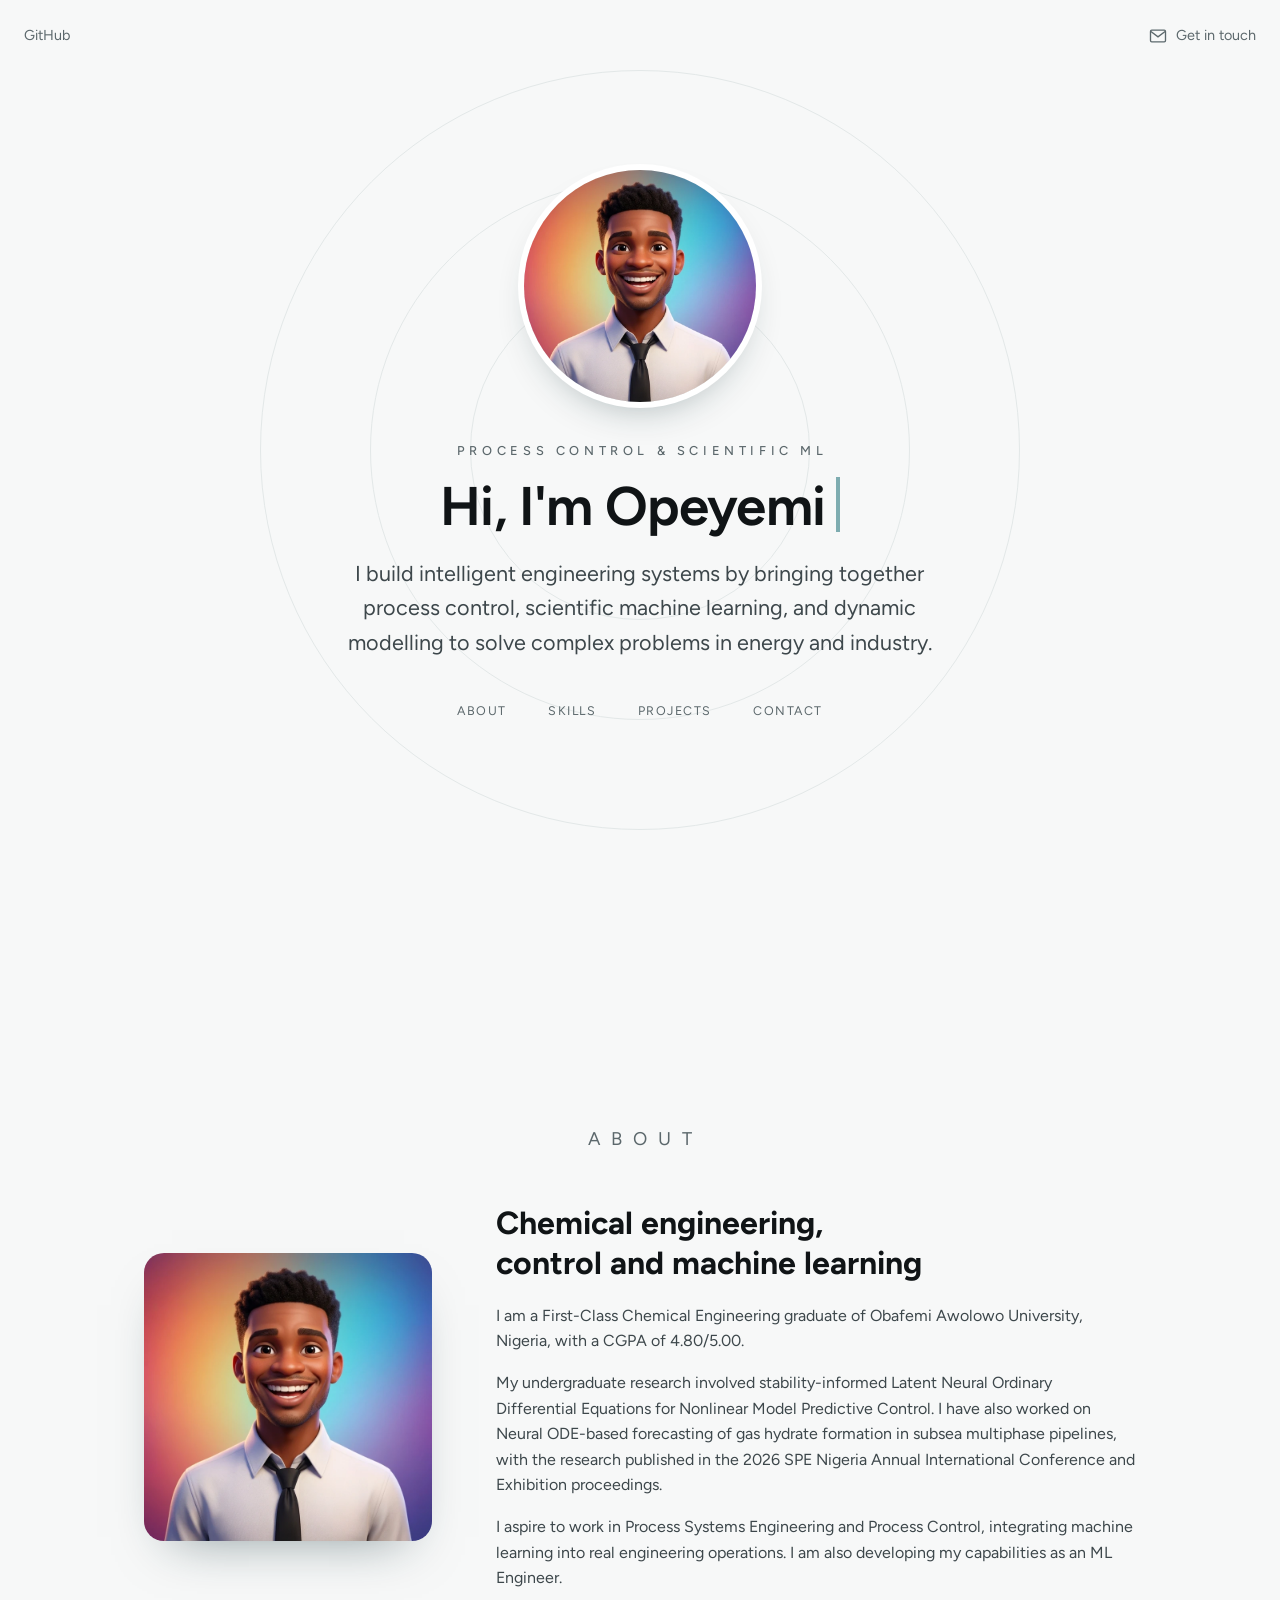
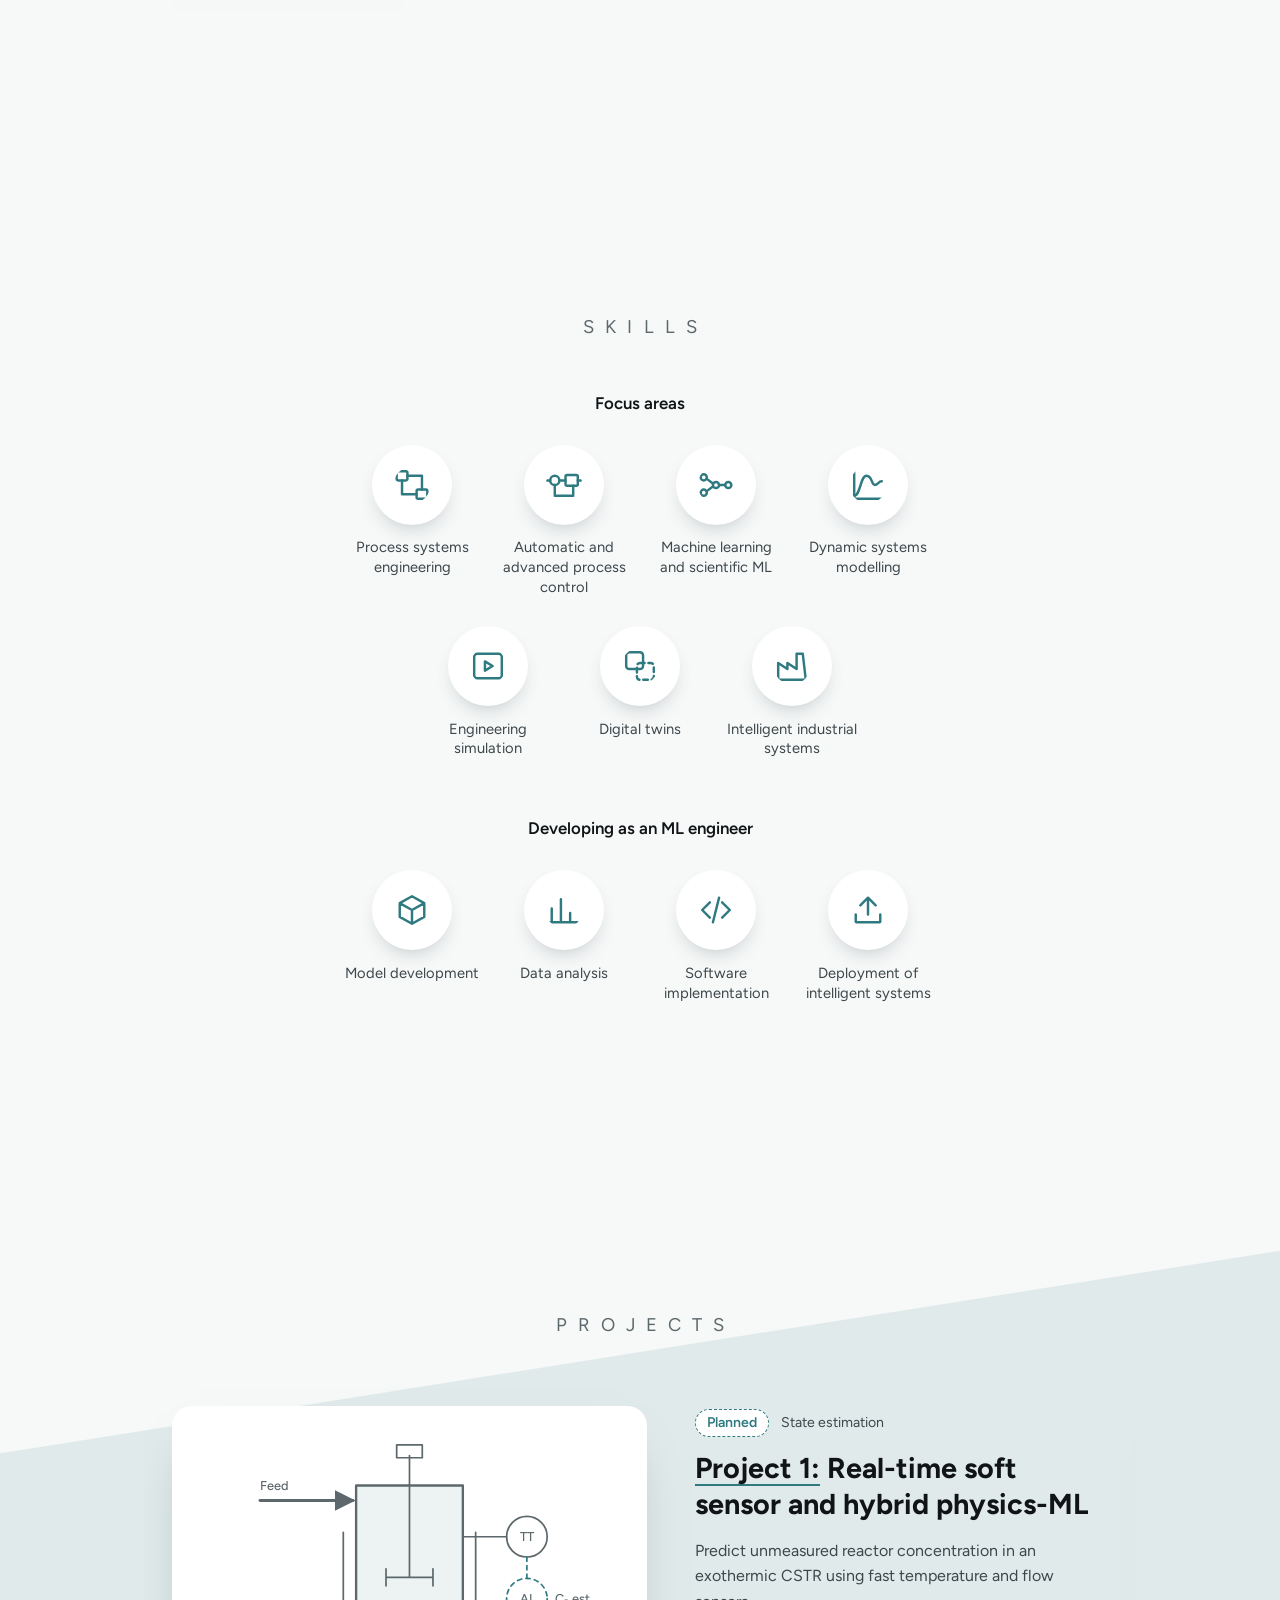
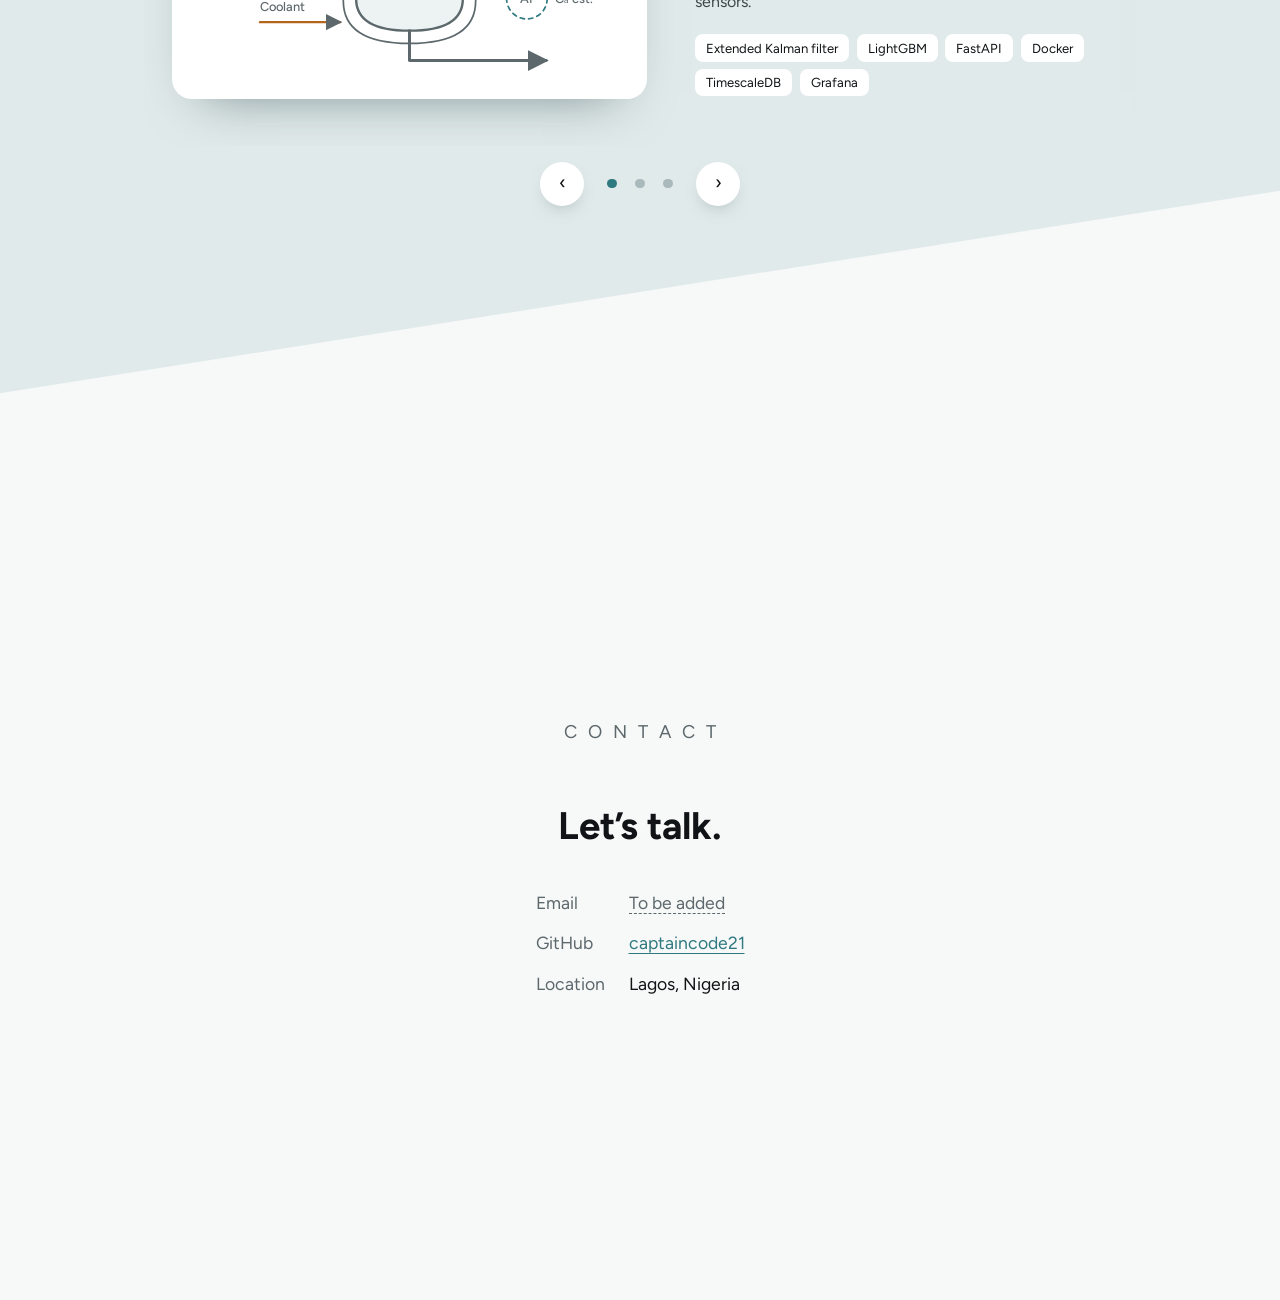
==== index.html @ 419d691a "Add portfolio site Co-Authored-By: Claude Sonnet 5.5 <noreply@anthropic.com> Claude-Session: https:/" ====
<!doctype html>
<html lang="en">
<head>
  <meta charset="utf-8">
  <meta name="viewport" content="width=device-width, initial-scale=1">
  <title>Opeyemi Sodiq Bisiriyu | Process Control &amp; Scientific ML</title>
  <meta name="description" content="I build intelligent engineering systems by bringing together process control, scientific machine learning, and dynamic modelling to solve complex problems in energy and industry.">
  <link rel="canonical" href="https://captaincode21.github.io/">
  <link rel="icon" href="assets/favicon.svg" type="image/svg+xml">
  <meta property="og:type" content="website">
  <meta property="og:url" content="https://captaincode21.github.io/">
  <meta property="og:title" content="Opeyemi Sodiq Bisiriyu | Process Control &amp; Scientific ML">
  <meta property="og:description" content="I build intelligent engineering systems by bringing together process control, scientific machine learning, and dynamic modelling to solve complex problems in energy and industry.">
  <meta property="og:image" content="https://captaincode21.github.io/assets/og.png">
  <meta name="twitter:card" content="summary_large_image">
  <link rel="preload" href="assets/figtree.woff2" as="font" type="font/woff2" crossorigin>
  <link rel="stylesheet" href="styles.css">
  <script type="application/ld+json">{"@context": "https://schema.org", "@type": "Person", "name": "Opeyemi Sodiq Bisiriyu", "url": "https://captaincode21.github.io/", "image": "https://captaincode21.github.io/assets/portrait.webp", "address": {"@type": "PostalAddress", "addressLocality": "Lagos", "addressCountry": "NG"}, "alumniOf": "Obafemi Awolowo University", "sameAs": ["https://github.com/captaincode21"]}</script>
</head>
<body>
  <a class="skip" href="#about">Skip to content</a>
  <header class="top">
    <a href="https://github.com/captaincode21">GitHub</a>
    <a class="home" href="#home" aria-label="Back to top"><svg viewBox="0 0 24 24" aria-hidden="true"><path d="m3 11 9-8 9 8M5.500 9.500V20h13V9.500M10 20v-6h4v6"/></svg></a>
    <a class="touch" href="#contact"><svg viewBox="0 0 24 24" fill="none" stroke="currentColor" stroke-width="1.6" aria-hidden="true"><rect x="3" y="5" width="18" height="14" rx="1.5"/><path d="m3.500 6.500 8.500 6.500 8.500-6.500"/></svg>Get in touch</a>
  </header>

  <main>
    <div class="hero" id="home">
      <span class="ring"></span><span class="ring"></span><span class="ring"></span>
      <img class="avatar" src="assets/portrait.webp" width="720" height="720" alt="Illustrated portrait of Opeyemi">
      <p class="role"><span>Process Control</span> <span>&amp; Scientific ML</span></p>
      <h1><span class="sr">Hi, I'm Opeyemi</span><span aria-hidden="true"><span id="typed">Hi, I'm Opeyemi</span><span class="cursor"></span></span></h1>
      <p class="lead">I build intelligent engineering systems by bringing together process control, scientific machine learning, and dynamic modelling to solve complex problems in energy and industry.</p>
      <nav aria-label="Sections"><a href="#about">About</a><a href="#skills">Skills</a><a href="#projects">Projects</a><a href="#contact">Contact</a></nav>
    </div>

    <section class="page" id="about" aria-labelledby="h-about">
      <h2 class="title" id="h-about">About</h2>
      <div class="wrap about">
        <img src="assets/portrait.webp" width="720" height="720" alt="" loading="lazy">
        <div>
          <h3>Chemical engineering, control and machine learning</h3>
          <p>I am a First-Class Chemical Engineering graduate of Obafemi Awolowo University, Nigeria, with a CGPA of 4.80/5.00.</p>
          <p>My undergraduate research involved stability-informed Latent Neural Ordinary Differential Equations for Nonlinear Model Predictive Control. I have also worked on Neural ODE-based forecasting of gas hydrate formation in subsea multiphase pipelines, with the research published in the 2026 SPE Nigeria Annual International Conference and Exhibition proceedings.</p>
          <p>I aspire to work in Process Systems Engineering and Process Control, integrating machine learning into real engineering operations. I am also developing my capabilities as an ML Engineer.</p>
        </div>
      </div>
    </section>

    <section class="page" id="skills" aria-labelledby="h-skills">
      <h2 class="title" id="h-skills">Skills</h2>
      <div class="wrap">
        <div class="group">
          <h3>Focus areas</h3>
          <ul class="tiles">
          <li><svg viewBox="0 0 24 24" aria-hidden="true"><rect x="2" y="3" width="7" height="6" rx="1"/><rect x="15" y="15" width="7" height="6" rx="1"/><path d="M9 6h9.500v9M15 18H5.500V9"/></svg>Process systems engineering</li>
          <li><svg viewBox="0 0 24 24" aria-hidden="true"><circle cx="6" cy="9" r="3"/><rect x="13" y="5.500" width="8" height="7" rx="1"/><path d="M1 9h2M9 9h4M21 9h2M18 12.500V19H6v-7"/></svg>Automatic and advanced process control</li>
          <li><svg viewBox="0 0 24 24" aria-hidden="true"><circle cx="4" cy="7" r="2"/><circle cx="4" cy="17" r="2"/><circle cx="12" cy="12" r="2"/><circle cx="20" cy="12" r="2"/><path d="M6 8l4 3M6 16l4-3M14 12h4"/></svg>Machine learning and scientific ML</li>
          <li><svg viewBox="0 0 24 24" aria-hidden="true"><path d="M3 3v18h18"/><path d="M3 19C7 19 7 6 11 6s3 6 5.500 6 2-2.500 4.500-2.500"/></svg>Dynamic systems modelling</li>
          <li><svg viewBox="0 0 24 24" aria-hidden="true"><rect x="3" y="4" width="18" height="16" rx="2"/><path d="m10 9 5 3-5 3z"/></svg>Engineering simulation</li>
          <li><svg viewBox="0 0 24 24" aria-hidden="true"><rect x="3" y="3" width="11" height="11" rx="2"/><rect x="10" y="10" width="11" height="11" rx="2" stroke-dasharray="3 2.500"/></svg>Digital twins</li>
          <li><svg viewBox="0 0 24 24" aria-hidden="true"><path d="M3 21V10l6 4v-4l6 4V4h4l2 17z"/></svg>Intelligent industrial systems</li>
          </ul>
        </div>
        <div class="group">
          <h3>Developing as an ML engineer</h3>
          <ul class="tiles">
          <li><svg viewBox="0 0 24 24" aria-hidden="true"><path d="M12 3 4 7.500v9l8 4.500 8-4.500v-9zM4 7.500l8 4.500 8-4.500M12 12v9"/></svg>Model development</li>
          <li><svg viewBox="0 0 24 24" aria-hidden="true"><path d="M4 20V11M10 20V5M16 20v-6M22 20H2"/></svg>Data analysis</li>
          <li><svg viewBox="0 0 24 24" aria-hidden="true"><path d="m8 7-5 5 5 5M16 7l5 5-5 5M14 4l-4 16"/></svg>Software implementation</li>
          <li><svg viewBox="0 0 24 24" aria-hidden="true"><path d="M12 15V4M7 9l5-5 5 5M4 15v5h16v-5"/></svg>Deployment of intelligent systems</li>
          </ul>
        </div>
      </div>
    </section>

    <section class="page projects" id="projects" aria-labelledby="h-projects">
      <h2 class="title" id="h-projects">Projects</h2>
      <div class="wrap">
        <div class="track" id="track" tabindex="0" role="region" aria-label="Planned projects"></div>
        <div class="controls">
          <button type="button" id="prev" aria-label="Previous project">&#8249;</button>
          <div id="dots"></div>
          <button type="button" id="next" aria-label="Next project">&#8250;</button>
        </div>
        <noscript><p>Planned: a CSTR soft sensor, industrial fault detection and economic MPC for energy dispatch.</p></noscript>
      </div>
    </section>

    <section class="page" id="contact" aria-labelledby="h-contact">
      <h2 class="title" id="h-contact">Contact</h2>
      <div class="wrap contact">
        <h3>Let&rsquo;s talk.</h3>
        <dl>
          <dt>Email</dt><dd><span class="pending">To be added</span></dd>
          <dt>GitHub</dt><dd><a href="https://github.com/captaincode21">captaincode21</a></dd>
          <dt>Location</dt><dd>Lagos, Nigeria</dd>
        </dl>
      </div>
    </section>
  </main>

  <!-- project drawings, picked by the "art" name in projects.js -->
  <template id="art-reactor"><svg viewBox="0 0 400 230" role="img" aria-label="Stirred tank reactor with a temperature sensor and an estimated concentration"><defs><marker id="a1" viewBox="0 0 8 8" refX="7" refY="4" markerWidth="7" markerHeight="7" orient="auto"><path class="head" d="M0 0L8 4L0 8z"/></marker></defs>
<path class="vessel" d="M150 52V158Q150 188 200 188Q250 188 250 158V52Z"/>
<path d="M138 96V160Q138 200 200 200Q262 200 262 160V96"/>
<path d="M200 24V138M178 138H222M178 130v16M222 130v16M188 14h24v12h-24z"/>
<path class="pipe" d="M60 66H147" marker-end="url(#a1)"/><path class="pipe" d="M200 188V216H328" marker-end="url(#a1)"/>
<path class="mv" d="M60 180H135" marker-end="url(#a1)"/>
<text x="60" y="56">Feed</text><text x="60" y="170">Coolant</text>
<circle cx="310" cy="100" r="19"/><text x="310" y="104" text-anchor="middle">TT</text><path d="M250 100H291"/>
<circle class="est" cx="310" cy="158" r="19"/><text x="310" y="162" text-anchor="middle">AI</text><path class="est" d="M310 119V139"/>
<text x="336" y="162">Cₐ est.</text></svg></template>
  <template id="art-monitor"><svg viewBox="0 0 400 230" role="img" aria-label="Monitoring chart where a statistic drifts above its control limit">
<path class="axis" d="M40 20V200H375"/><path class="limit" d="M40 118H375"/><path class="pv" d="M40.0 158.0L45.5 167.8L51.0 158.6L56.5 158.5L62.0 166.5L67.5 155.7L73.0 147.2L78.5 157.8L84.0 158.2L89.5 151.2L95.0 162.3L100.5 169.2L106.0 157.2L111.5 156.7L117.0 163.1L122.5 152.0L128.0 147.2L133.5 160.3L139.0 160.6L144.5 154.4L150.0 165.0L155.5 167.9L161.0 153.8L166.5 154.1L172.0 160.6L177.5 150.6L183.0 149.6L188.5 164.3L194.0 162.8L199.5 156.0L205.0 165.2L210.5 164.4L216.0 149.7L221.5 152.6L227.0 160.0L232.5 151.5L238.0 153.7L243.5 168.0L249.0 163.4L254.5 150.8L260.0 154.1L265.5 146.3L271.0 128.4L276.5 130.3L282.0 134.1L287.5 121.8L293.0 121.0L298.5 128.4L304.0 115.4L309.5 102.3L315.0 105.4L320.5 96.9L326.0 81.9L331.5 87.4L337.0 91.1L342.5 78.2L348.0 77.4L353.5 81.6L359.0 65.5L364.5 53.3"/>
<text x="48" y="110">Control limit</text><text x="48" y="34">T² statistic</text><text x="372" y="218" text-anchor="end">Time</text></svg></template>
  <template id="art-dispatch"><svg viewBox="0 0 400 230" role="img" aria-label="Sketch of an electricity price and a battery charge profile over 24 hours">
<path class="axis" d="M40 20V102H375M40 122V204H375"/>
<path class="mv" d="M40 84H70V86H100V72H130V60H160V68H190V78H220V70H250V42H280V34H310V52H340V76H372"/>
<path class="pv" d="M40 194C70 192 80 140 130 138S200 138 235 140S300 192 372 194"/>
<text x="48" y="32">Electricity price</text><text x="48" y="136">Battery charge</text><text x="372" y="222" text-anchor="end">24 hours</text></svg></template>

  <script src="projects.js"></script>
  <script src="main.js"></script>
</body>
</html>
---- styles.css ----
@font-face { font-family: Figtree; font-weight: 300 900; font-display: swap; src: url(assets/figtree.woff2) format("woff2"); }
:root { --bg: #f7f8f8; --card: #fff; --ink: #101416; --body: #3d474b; --soft: #5c686c; --line: #e3e8e8; --teal: #2f7a80; --band: #cfe0e1; }

* { box-sizing: border-box; margin: 0; padding: 0; }
html { scroll-behavior: smooth; }
body { background: var(--bg); color: var(--ink); font-family: Figtree, system-ui, sans-serif; line-height: 1.6; overflow-x: hidden; }
a { color: inherit; text-decoration: none; }
a:focus-visible, button:focus-visible, .track:focus-visible { outline: 2px solid var(--teal); outline-offset: 4px; border-radius: 4px; }
.sr { position: absolute; width: 1px; height: 1px; overflow: hidden; clip-path: inset(50%); white-space: nowrap; }
.skip { position: fixed; left: 1rem; top: -4rem; z-index: 5; background: var(--ink); color: #fff; padding: .5rem 1rem; }
.skip:focus { top: 1rem; }

.top { position: fixed; inset: 0 0 auto; z-index: 3; display: flex; justify-content: space-between; align-items: center; padding: 1.1rem 1.5rem; font-size: .9rem; color: var(--soft); transition: background .25s, box-shadow .25s; }
.scrolled .top { background: var(--bg); box-shadow: 0 1px 0 var(--line); }
.top a { padding: .4rem 0; }
.top a:hover, nav a:hover { color: var(--teal); }
.touch { display: flex; align-items: center; gap: .5rem; }
.touch svg { width: 20px; height: 20px; }

.hero { position: relative; min-height: 100vh; min-height: 100svh; display: flex; flex-direction: column; align-items: center; justify-content: center; text-align: center; padding: 5rem 1.25rem; overflow: hidden; }
.ring { position: absolute; left: 50%; top: 50%; border: 1px solid var(--line); border-radius: 50%; translate: -50% -50%; animation: breathe 6s ease-in-out infinite; pointer-events: none; }
.ring:nth-child(1) { width: 340px; height: 340px; }
.ring:nth-child(2) { width: 540px; height: 540px; animation-delay: .6s; }
.ring:nth-child(3) { width: 760px; height: 760px; animation-delay: 1.2s; }
@keyframes breathe { 50% { scale: 1.05; opacity: .55; } }
.hero > :not(.ring) { position: relative; }
.avatar { width: clamp(168px, 26vh, 232px); height: auto; aspect-ratio: 1; border-radius: 50%; object-fit: cover; box-shadow: 0 0 0 6px #fff, 0 18px 40px -18px rgb(20 50 55 / .45); }
.role { margin-top: 2.25rem; font-size: .8rem; font-weight: 500; letter-spacing: .36em; padding-left: .36em; line-height: 2; text-transform: uppercase; color: var(--soft); }
.role span { display: inline-block; }
h1 { margin-top: .7rem; min-height: 1.2em; display: flex; align-items: center; justify-content: center; font-size: clamp(2rem, 5.4vw, 3.4rem); font-weight: 650; line-height: 1.2; letter-spacing: -.015em; }
.cursor { display: inline-block; width: 4px; height: 1em; margin-left: .2em; vertical-align: -.12em; background: var(--teal); opacity: .6; animation: blink 1s steps(1) infinite; }
@keyframes blink { 50% { opacity: 0; } }
.lead { max-width: 33em; margin-top: 1rem; font-size: clamp(1.05rem, 1.9vw, 1.35rem); color: var(--body); text-wrap: balance; }
nav { display: flex; flex-wrap: wrap; justify-content: center; gap: .5rem 2.6rem; margin-top: 2rem; font-size: .78rem; letter-spacing: .12em; text-transform: uppercase; color: var(--soft); }
nav a { padding: .6rem 0; }

section.page { position: relative; min-height: 100vh; min-height: 100svh; display: flex; flex-direction: column; justify-content: center; padding: 6rem 1.5rem 5rem; }
.title { margin-bottom: 3rem; text-align: center; font-size: 1.15rem; font-weight: 400; letter-spacing: .6em; padding-left: .6em; text-transform: uppercase; color: var(--soft); }
.wrap { width: 100%; max-width: 62rem; margin: 0 auto; }

.about { display: grid; grid-template-columns: 18rem 1fr; gap: 4rem; align-items: center; }
.about img { width: 100%; height: auto; border-radius: 1.25rem; box-shadow: 0 24px 50px -28px rgb(20 50 55 / .5); }
.about h3 { font-size: clamp(1.5rem, 3vw, 2rem); line-height: 1.25; margin-bottom: 1.25rem; text-wrap: balance; }
.about p { color: var(--body); margin-top: 1rem; }

.group { text-align: center; }
.group + .group { margin-top: 3.5rem; }
.group h3 { font-size: 1.05rem; font-weight: 600; margin-bottom: 1.75rem; }
.tiles { display: flex; flex-wrap: wrap; justify-content: center; gap: 1.75rem 1rem; max-width: 38rem; margin: 0 auto; list-style: none; }
.tiles li { width: 8.5rem; font-size: .92rem; line-height: 1.35; color: var(--body); }
.tiles svg { display: block; width: 5rem; height: 5rem; margin: 0 auto .85rem; padding: 1.35rem; border-radius: 50%; background: var(--card); box-shadow: 0 10px 24px -14px rgb(20 50 55 / .45); fill: none; stroke: var(--teal); stroke-width: 1.6; stroke-linecap: round; stroke-linejoin: round; }

.projects { overflow: hidden; }
.projects::before { content: ""; position: absolute; inset: 28% -10% 12%; background: var(--band); opacity: .55; transform: skewY(-9deg); }
.projects > * { position: relative; }
.track { display: flex; overflow-x: auto; scroll-snap-type: x mandatory; scrollbar-width: none; }
.track::-webkit-scrollbar { display: none; }
.slide { flex: 0 0 100%; min-width: 0; scroll-snap-align: start; display: grid; grid-template-columns: 1.15fr 1fr; gap: 3rem; align-items: center; padding: 1rem 1.75rem 2.75rem; }
.drawing { background: var(--card); border-radius: 1.25rem; padding: 1.5rem; box-shadow: 0 24px 50px -30px rgb(20 50 55 / .55); }
.meta { display: flex; align-items: center; gap: .75rem; font-size: .88rem; color: var(--body); }
.status { padding: .1rem .7rem; border-radius: 2rem; background: var(--card); border: 1px dashed var(--teal); color: var(--teal); font-weight: 600; }
.slide h3 { margin: .9rem 0; font-size: clamp(1.35rem, 2.6vw, 1.8rem); line-height: 1.25; }
.slide h3 span { text-decoration: underline; text-decoration-color: var(--teal); text-underline-offset: .2em; }
.slide p { color: var(--body); }
.tools { display: flex; flex-wrap: wrap; gap: .45rem; list-style: none; margin-top: 1.25rem; }
.tools li { padding: .2rem .7rem; background: var(--card); border-radius: .5rem; font-size: .82rem; }
.more { display: inline-block; margin: 1.1rem 1.25rem 0 0; font-weight: 600; color: var(--teal); }
.controls { display: flex; justify-content: center; align-items: center; gap: 1rem; margin-top: 1rem; }
.controls button { cursor: pointer; border: 0; background: var(--card); color: var(--ink); width: 2.75rem; height: 2.75rem; border-radius: 50%; font: inherit; font-size: 1.2rem; box-shadow: 0 8px 20px -12px rgb(20 50 55 / .6); }
#dots { display: flex; gap: .25rem; }
#dots button { width: 1.5rem; height: 1.5rem; background: none; box-shadow: none; display: grid; place-items: center; }
#dots button::after { content: ""; width: .6rem; height: .6rem; border-radius: 50%; background: #aab9bb; }
#dots button[aria-current="true"]::after { background: var(--teal); }

.drawing svg { display: block; width: 100%; height: auto; }
.drawing svg * { fill: none; stroke: #5c686c; stroke-width: 1.6; stroke-linejoin: round; stroke-linecap: round; }
.drawing svg text { fill: #5c686c; stroke: none; font: 500 12px Figtree, system-ui, sans-serif; }
.drawing svg .head { fill: #5c686c; stroke: none; }
.drawing svg .axis { stroke: #d5dddd; }
.drawing svg .pv { stroke: var(--teal); stroke-width: 2.4; }
.drawing svg .mv { stroke: #b4651c; stroke-width: 2.2; }
.drawing svg .limit { stroke: #b4651c; stroke-dasharray: 7 5; }
.drawing svg .vessel { stroke-width: 2.2; fill: #edf3f3; }
.drawing svg .pipe { stroke-width: 2.8; }
.drawing svg .est { stroke: var(--teal); stroke-dasharray: 4 4; }

.contact { text-align: center; }
.contact h3 { font-size: clamp(1.6rem, 4vw, 2.4rem); margin-bottom: 2rem; }
.contact dl { display: inline-grid; grid-template-columns: auto auto; gap: .75rem 1.5rem; text-align: left; font-size: 1.1rem; }
.contact dt { color: var(--soft); }
.contact dd a { color: var(--teal); text-decoration: underline; text-underline-offset: .2em; overflow-wrap: anywhere; }
.pending { color: var(--soft); border-bottom: 1px dashed var(--soft); }

.top .home { position: absolute; left: 50%; top: 50%; translate: -50% -50%; width: 2.5rem; height: 2.5rem; padding: 0; border-radius: 50%; background: var(--teal); display: grid; place-items: center; opacity: 0; visibility: hidden; transition: opacity .25s, visibility .25s; }
.home svg { width: 1.15rem; height: 1.15rem; fill: none; stroke: #fff; stroke-width: 1.8; stroke-linejoin: round; }
.scrolled .home { opacity: 1; visibility: visible; }

@media (max-width: 760px) {
  .about, .slide { grid-template-columns: minmax(0, 1fr); gap: 2rem; }
  .about img { max-width: 14rem; margin: 0 auto; }
  .drawing { padding: .75rem; }
  .slide { padding: .75rem 1rem 2rem; }
}
@media (max-width: 480px) {
  .top { padding: .8rem 1.1rem; font-size: .82rem; }
  .role { margin-top: 1.5rem; }
  .avatar { width: 150px; }
  nav { margin-top: 1.5rem; gap: .25rem 1.5rem; }
  .title { letter-spacing: .4em; padding-left: .4em; margin-bottom: 2rem; }
  .tiles { gap: 1.5rem .6rem; }
  .tiles li { width: 5.9rem; font-size: .84rem; }
}
@media (prefers-reduced-motion: reduce) { html { scroll-behavior: auto; } *, *::before { animation: none !important; transition: none !important; } }
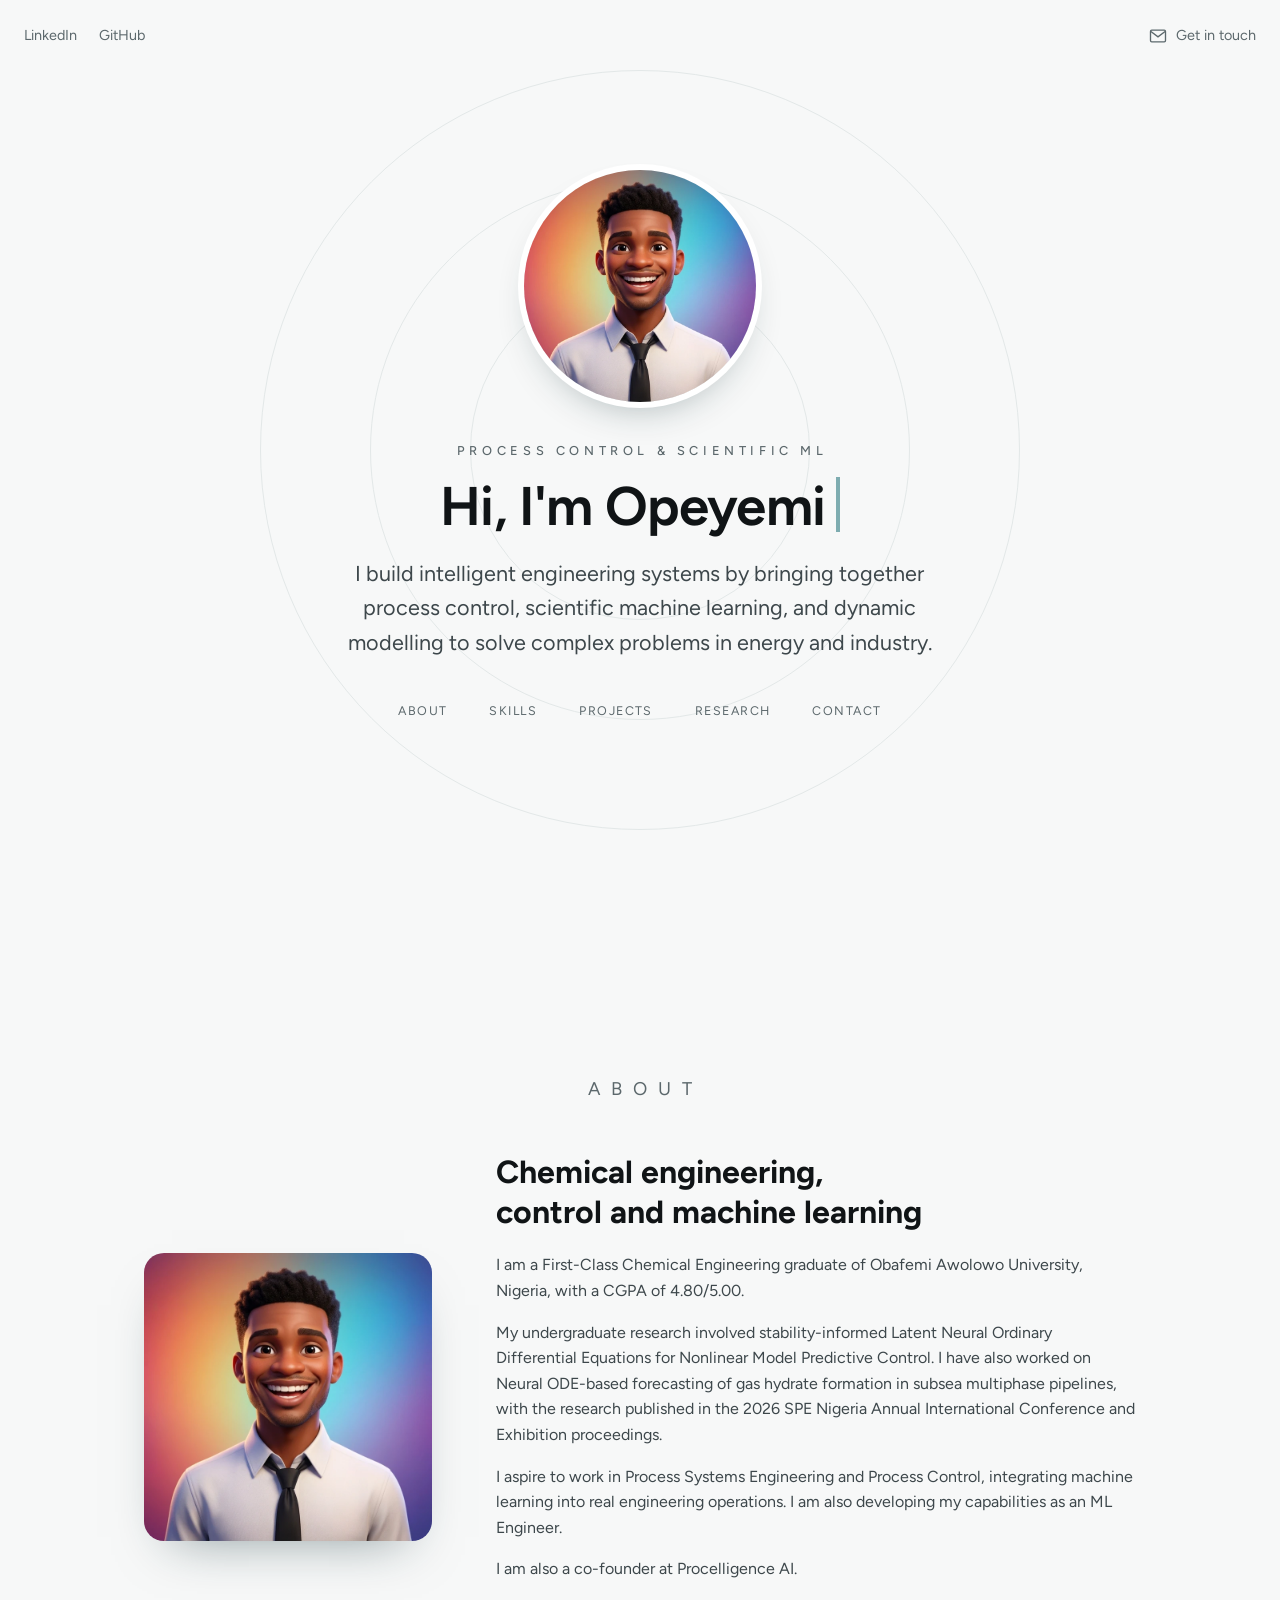
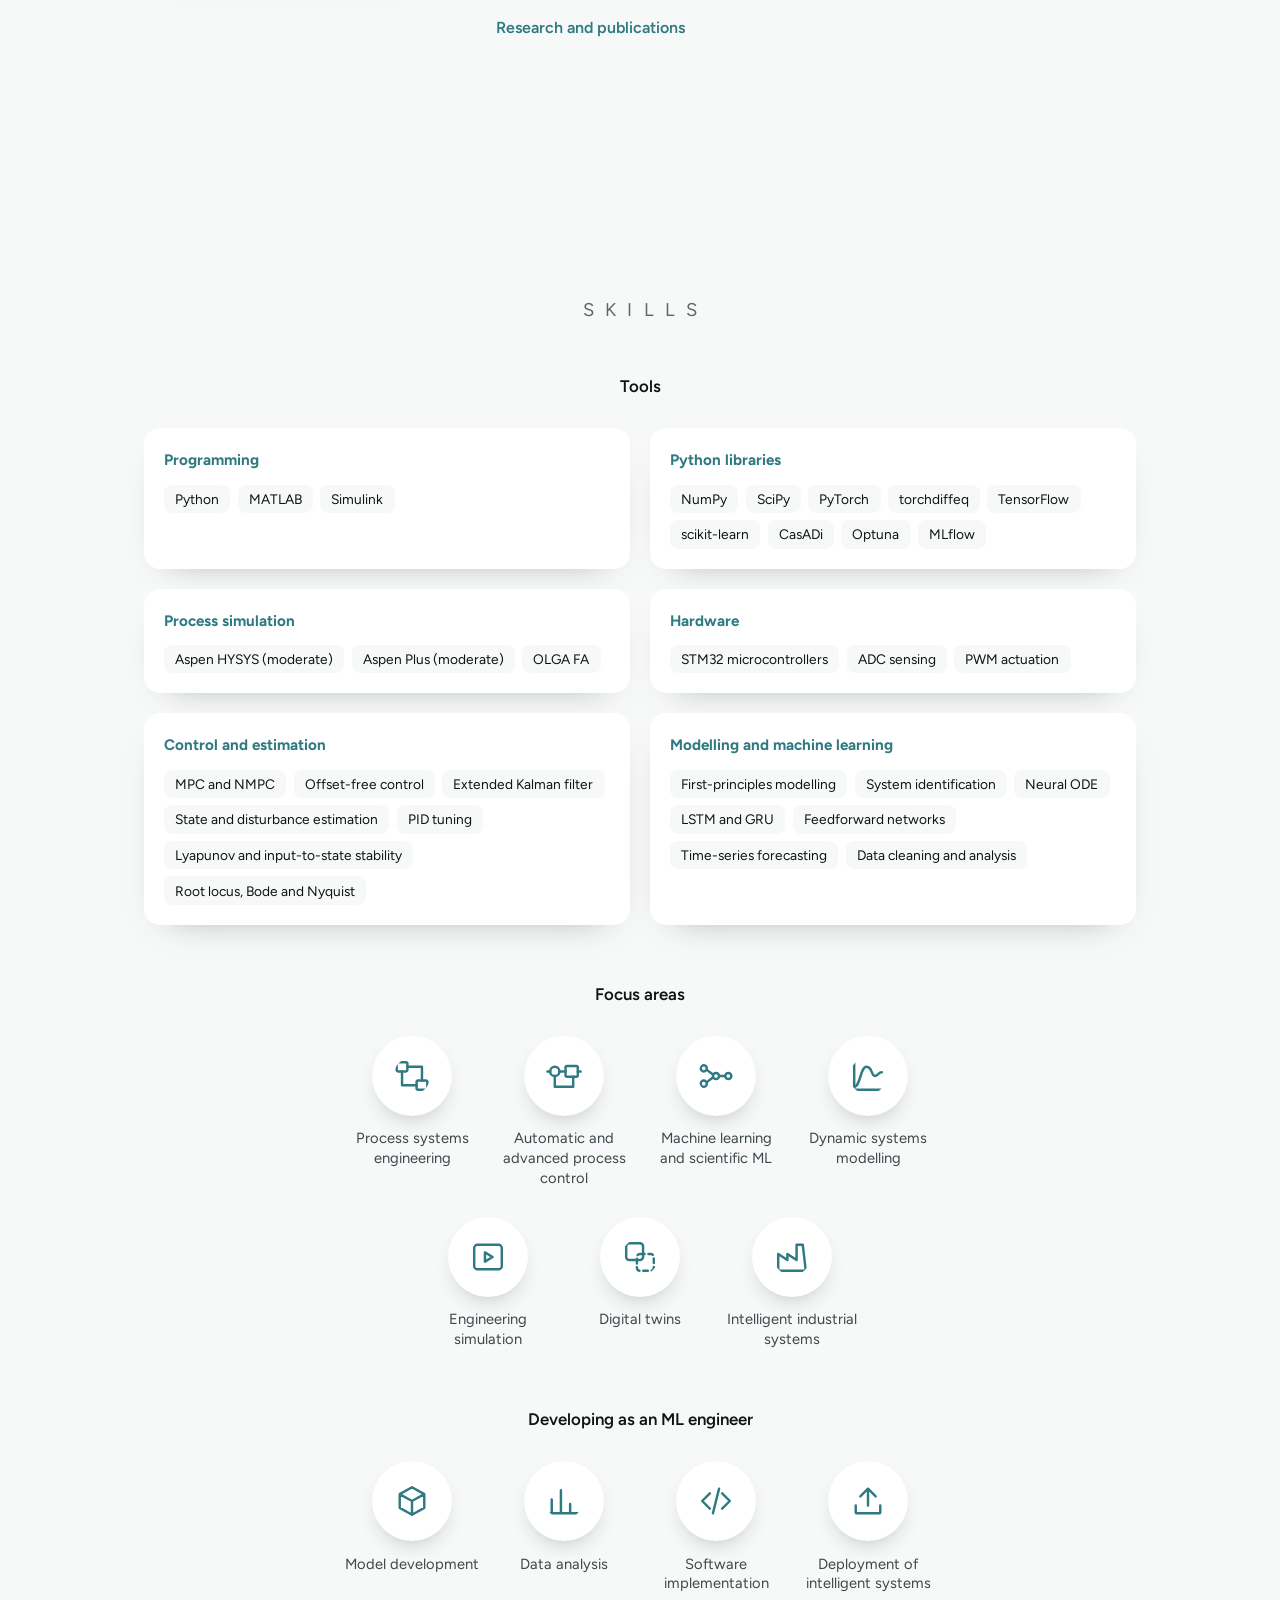
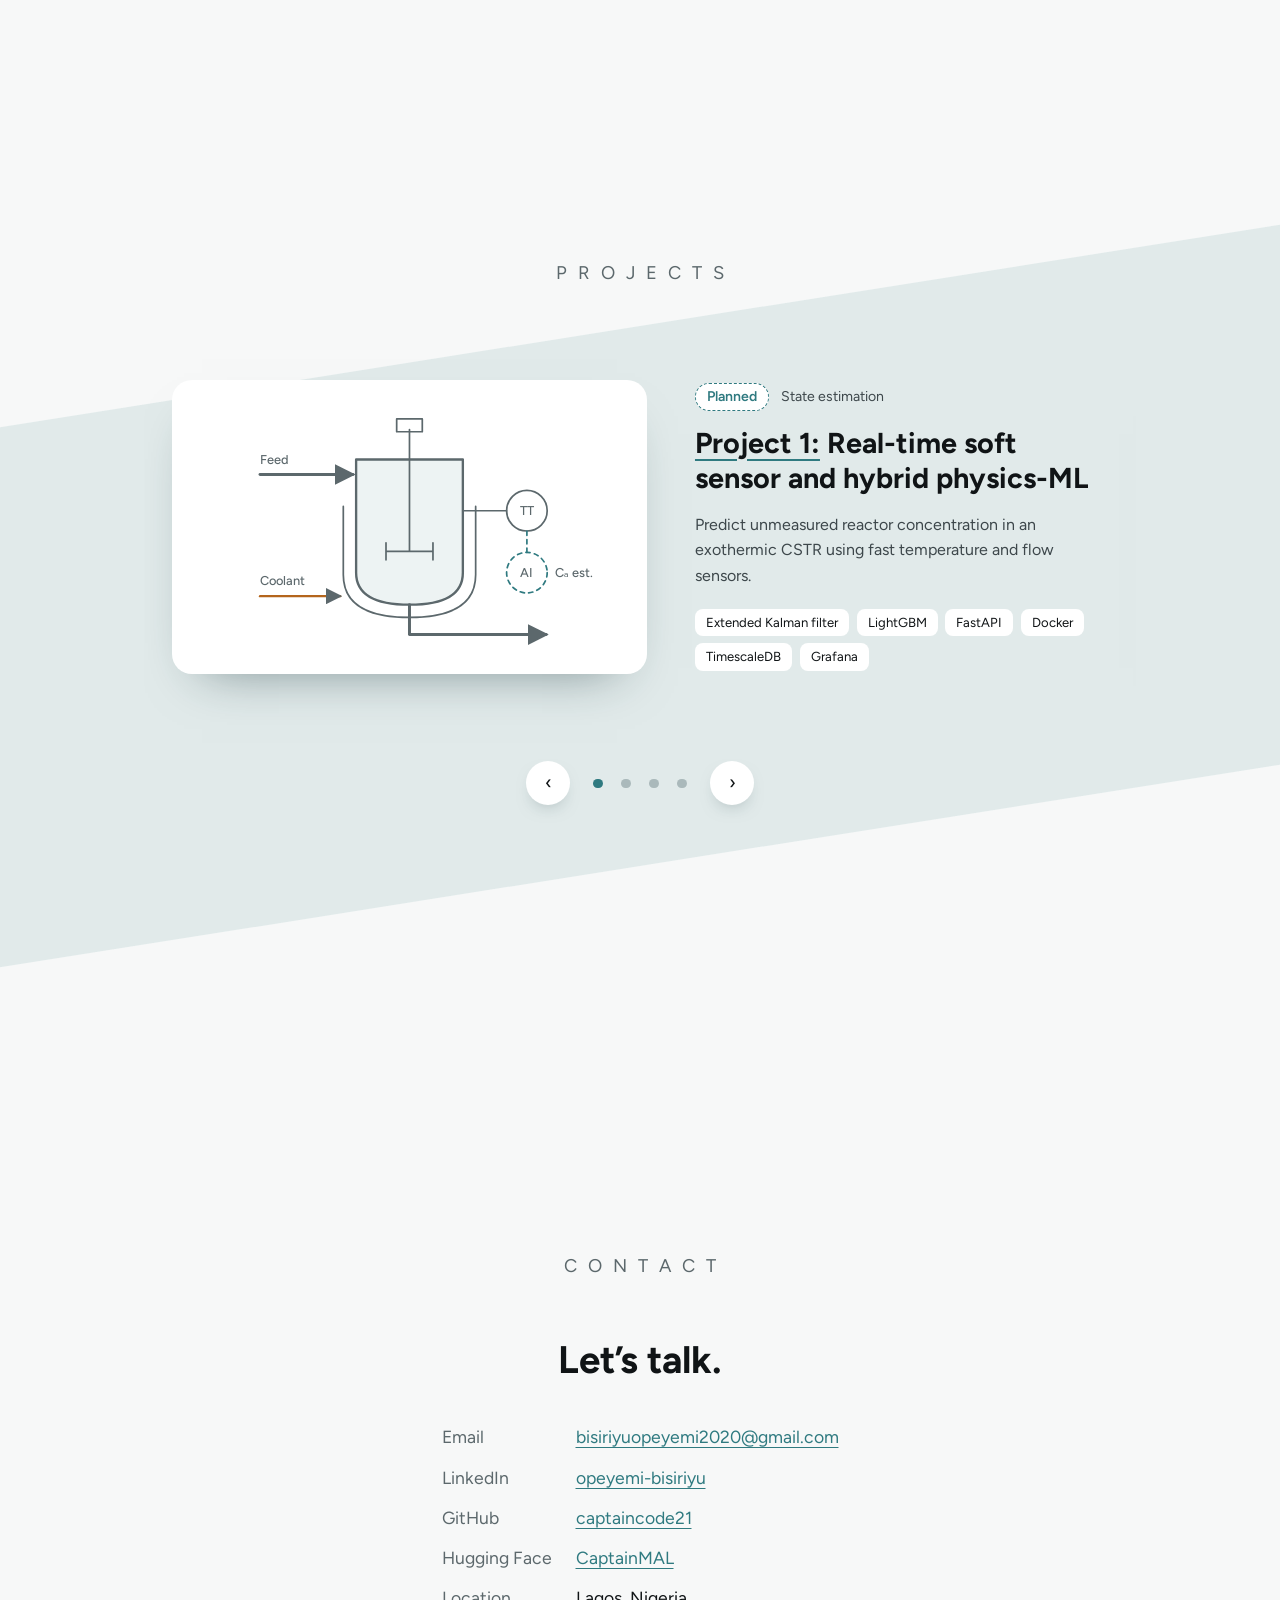
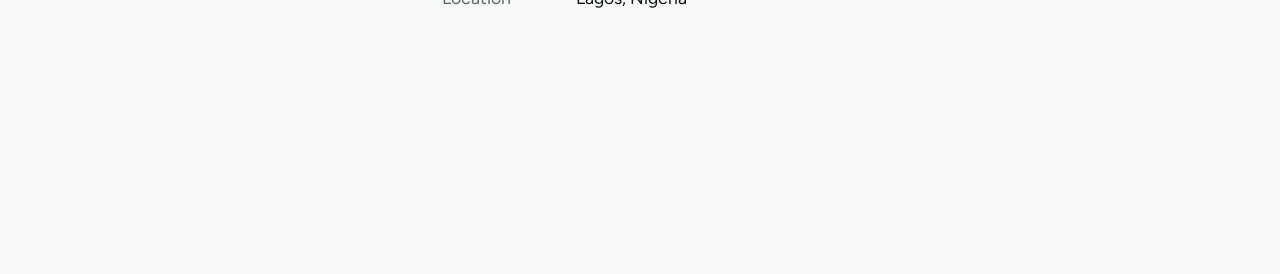
==== commit a317c0d2: "Add research page, tools, inference project and contact links Co-Authored-By: Claude Sonnet 5.5 <nor" ====
--- a/index.html
+++ b/index.html
@@ -15,12 +15,12 @@
   <meta name="twitter:card" content="summary_large_image">
   <link rel="preload" href="assets/figtree.woff2" as="font" type="font/woff2" crossorigin>
   <link rel="stylesheet" href="styles.css">
-  <script type="application/ld+json">{"@context": "https://schema.org", "@type": "Person", "name": "Opeyemi Sodiq Bisiriyu", "url": "https://captaincode21.github.io/", "image": "https://captaincode21.github.io/assets/portrait.webp", "address": {"@type": "PostalAddress", "addressLocality": "Lagos", "addressCountry": "NG"}, "alumniOf": "Obafemi Awolowo University", "sameAs": ["https://github.com/captaincode21"]}</script>
+  <script type="application/ld+json">{"@context": "https://schema.org", "@type": "Person", "name": "Opeyemi Sodiq Bisiriyu", "url": "https://captaincode21.github.io/", "image": "https://captaincode21.github.io/assets/portrait.webp", "address": {"@type": "PostalAddress", "addressLocality": "Lagos", "addressCountry": "NG"}, "alumniOf": "Obafemi Awolowo University", "sameAs": ["https://github.com/captaincode21", "https://www.linkedin.com/in/opeyemi-bisiriyu-a831b3240", "https://huggingface.co/CaptainMAL"]}</script>
 </head>
 <body>
   <a class="skip" href="#about">Skip to content</a>
   <header class="top">
-    <a href="https://github.com/captaincode21">GitHub</a>
+    <span class="links"><a href="https://www.linkedin.com/in/opeyemi-bisiriyu-a831b3240">LinkedIn</a><a href="https://github.com/captaincode21">GitHub</a></span>
     <a class="home" href="#home" aria-label="Back to top"><svg viewBox="0 0 24 24" aria-hidden="true"><path d="m3 11 9-8 9 8M5.500 9.500V20h13V9.500M10 20v-6h4v6"/></svg></a>
     <a class="touch" href="#contact"><svg viewBox="0 0 24 24" fill="none" stroke="currentColor" stroke-width="1.6" aria-hidden="true"><rect x="3" y="5" width="18" height="14" rx="1.5"/><path d="m3.500 6.500 8.500 6.500 8.500-6.500"/></svg>Get in touch</a>
   </header>
@@ -32,7 +32,7 @@
       <p class="role"><span>Process Control</span> <span>&amp; Scientific ML</span></p>
       <h1><span class="sr">Hi, I'm Opeyemi</span><span aria-hidden="true"><span id="typed">Hi, I'm Opeyemi</span><span class="cursor"></span></span></h1>
       <p class="lead">I build intelligent engineering systems by bringing together process control, scientific machine learning, and dynamic modelling to solve complex problems in energy and industry.</p>
-      <nav aria-label="Sections"><a href="#about">About</a><a href="#skills">Skills</a><a href="#projects">Projects</a><a href="#contact">Contact</a></nav>
+      <nav aria-label="Sections"><a href="#about">About</a><a href="#skills">Skills</a><a href="#projects">Projects</a><a href="research.html">Research</a><a href="#contact">Contact</a></nav>
     </div>
 
     <section class="page" id="about" aria-labelledby="h-about">
@@ -44,6 +44,8 @@
           <p>I am a First-Class Chemical Engineering graduate of Obafemi Awolowo University, Nigeria, with a CGPA of 4.80/5.00.</p>
           <p>My undergraduate research involved stability-informed Latent Neural Ordinary Differential Equations for Nonlinear Model Predictive Control. I have also worked on Neural ODE-based forecasting of gas hydrate formation in subsea multiphase pipelines, with the research published in the 2026 SPE Nigeria Annual International Conference and Exhibition proceedings.</p>
           <p>I aspire to work in Process Systems Engineering and Process Control, integrating machine learning into real engineering operations. I am also developing my capabilities as an ML Engineer.</p>
+          <p>I am also a co-founder at Procelligence AI.</p>
+          <p><a class="more" href="research.html">Research and publications</a></p>
         </div>
       </div>
     </section>
@@ -51,6 +53,17 @@
     <section class="page" id="skills" aria-labelledby="h-skills">
       <h2 class="title" id="h-skills">Skills</h2>
       <div class="wrap">
+        <div class="group">
+          <h3>Tools</h3>
+          <div class="kit">
+            <div><h4>Programming</h4><ul class="chips"><li>Python</li><li>MATLAB</li><li>Simulink</li></ul></div>
+            <div><h4>Python libraries</h4><ul class="chips"><li>NumPy</li><li>SciPy</li><li>PyTorch</li><li>torchdiffeq</li><li>TensorFlow</li><li>scikit-learn</li><li>CasADi</li><li>Optuna</li><li>MLflow</li></ul></div>
+            <div><h4>Process simulation</h4><ul class="chips"><li>Aspen HYSYS (moderate)</li><li>Aspen Plus (moderate)</li><li>OLGA FA</li></ul></div>
+            <div><h4>Hardware</h4><ul class="chips"><li>STM32 microcontrollers</li><li>ADC sensing</li><li>PWM actuation</li></ul></div>
+            <div><h4>Control and estimation</h4><ul class="chips"><li>MPC and NMPC</li><li>Offset-free control</li><li>Extended Kalman filter</li><li>State and disturbance estimation</li><li>PID tuning</li><li>Lyapunov and input-to-state stability</li><li>Root locus, Bode and Nyquist</li></ul></div>
+            <div><h4>Modelling and machine learning</h4><ul class="chips"><li>First-principles modelling</li><li>System identification</li><li>Neural ODE</li><li>LSTM and GRU</li><li>Feedforward networks</li><li>Time-series forecasting</li><li>Data cleaning and analysis</li></ul></div>
+          </div>
+        </div>
         <div class="group">
           <h3>Focus areas</h3>
           <ul class="tiles">
@@ -93,8 +106,10 @@
       <div class="wrap contact">
         <h3>Let&rsquo;s talk.</h3>
         <dl>
-          <dt>Email</dt><dd><span class="pending">To be added</span></dd>
+          <dt>Email</dt><dd><a href="mailto:bisiriyuopeyemi2020@gmail.com">bisiriyuopeyemi2020@gmail.com</a></dd>
+          <dt>LinkedIn</dt><dd><a href="https://www.linkedin.com/in/opeyemi-bisiriyu-a831b3240">opeyemi-bisiriyu</a></dd>
           <dt>GitHub</dt><dd><a href="https://github.com/captaincode21">captaincode21</a></dd>
+          <dt>Hugging Face</dt><dd><a href="https://huggingface.co/CaptainMAL">CaptainMAL</a></dd>
           <dt>Location</dt><dd>Lagos, Nigeria</dd>
         </dl>
       </div>
@@ -121,6 +136,13 @@
 <path class="pv" d="M40 194C70 192 80 140 130 138S200 138 235 140S300 192 372 194"/>
 <text x="48" y="32">Electricity price</text><text x="48" y="136">Battery charge</text><text x="372" y="222" text-anchor="end">24 hours</text></svg></template>
 
+  <template id="art-serving"><svg viewBox="0 0 400 230" role="img" aria-label="Sketch of response time held at its target while the request load steps up">
+<path class="axis" d="M40 20V102H375M40 122V204H375"/>
+<path class="limit" d="M40 66H375"/>
+<path class="pv" d="M40 68C70 66 100 65 140 66C150 66 152 32 164 34C180 38 184 76 202 74C220 72 226 64 250 66S330 66 372 66"/>
+<path class="mv" d="M40 186H140V146H372"/>
+<text x="48" y="32">Response time</text><text x="372" y="58" text-anchor="end">Target</text><text x="48" y="136">Request load</text><text x="372" y="222" text-anchor="end">Time</text></svg></template>
+
   <script src="projects.js"></script>
   <script src="main.js"></script>
 </body>
--- a/styles.css
+++ b/styles.css
@@ -95,7 +95,36 @@
 .home svg { width: 1.15rem; height: 1.15rem; fill: none; stroke: #fff; stroke-width: 1.8; stroke-linejoin: round; }
 .scrolled .home { opacity: 1; visibility: visible; }
 
+.links { display: flex; gap: 1.4rem; }
+.kit { display: grid; grid-template-columns: repeat(2, minmax(0, 1fr)); gap: 1.25rem; text-align: left; }
+.kit > div { background: var(--card); border-radius: 1rem; padding: 1.25rem; box-shadow: 0 14px 34px -26px rgb(20 50 55 / .55); }
+.kit h4 { font-size: .95rem; margin-bottom: .75rem; color: var(--teal); }
+.chips { display: flex; flex-wrap: wrap; gap: .45rem; list-style: none; }
+.chips li { padding: .2rem .7rem; background: var(--bg); border-radius: .5rem; font-size: .86rem; }
+
+.sub .top .home { opacity: 1; visibility: visible; }
+.research { max-width: 50rem; margin: 0 auto; padding: 7rem 1.25rem 5rem; }
+.research .title { font-size: 1.15rem; min-height: 0; display: block; line-height: 1.4; margin-bottom: 1.5rem; }
+.interests { text-align: center; color: var(--body); max-width: 38rem; margin: 0 auto; }
+.research h2 { font-size: 1.05rem; color: var(--teal); margin: 3rem 0 1rem; }
+.paper { background: var(--card); border-radius: 1.25rem; padding: 1.75rem; box-shadow: 0 20px 44px -32px rgb(20 50 55 / .55); }
+.paper + .paper { margin-top: 1rem; }
+.paper h3 { font-size: 1.3rem; line-height: 1.35; text-wrap: balance; }
+.paper p { margin-top: .85rem; color: var(--body); }
+.paper .cite { font-size: .93rem; color: var(--soft); }
+.paper table { width: 100%; border-collapse: collapse; margin-top: 1.25rem; font-size: .93rem; font-variant-numeric: tabular-nums; }
+.paper caption { text-align: left; color: var(--soft); margin-bottom: .4rem; }
+.paper th, .paper td { padding: .45rem .25rem; border-bottom: 1px solid var(--line); text-align: right; }
+.paper th:first-child { text-align: left; }
+.figs { display: grid; grid-template-columns: repeat(2, minmax(0, 1fr)); gap: 1rem; margin-top: 1.25rem; }
+.figs img { display: block; width: 100%; height: auto; border: 1px solid var(--line); border-radius: .5rem; }
+.figs figcaption { margin-top: .4rem; font-size: .82rem; color: var(--soft); }
+
 @media (max-width: 760px) {
+  .kit, .figs { grid-template-columns: minmax(0, 1fr); }
+  .paper { padding: 1.25rem; }
+  .contact dl { grid-template-columns: minmax(0, 1fr); gap: .15rem; text-align: center; font-size: 1rem; }
+  .contact dd { margin-bottom: .9rem; }
   .about, .slide { grid-template-columns: minmax(0, 1fr); gap: 2rem; }
   .about img { max-width: 14rem; margin: 0 auto; }
   .drawing { padding: .75rem; }
@@ -105,7 +134,7 @@
   .top { padding: .8rem 1.1rem; font-size: .82rem; }
   .role { margin-top: 1.5rem; }
   .avatar { width: 150px; }
-  nav { margin-top: 1.5rem; gap: .25rem 1.5rem; }
+  nav { max-width: 19rem; margin-top: 1.25rem; gap: 0 1.5rem; }
   .title { letter-spacing: .4em; padding-left: .4em; margin-bottom: 2rem; }
   .tiles { gap: 1.5rem .6rem; }
   .tiles li { width: 5.9rem; font-size: .84rem; }
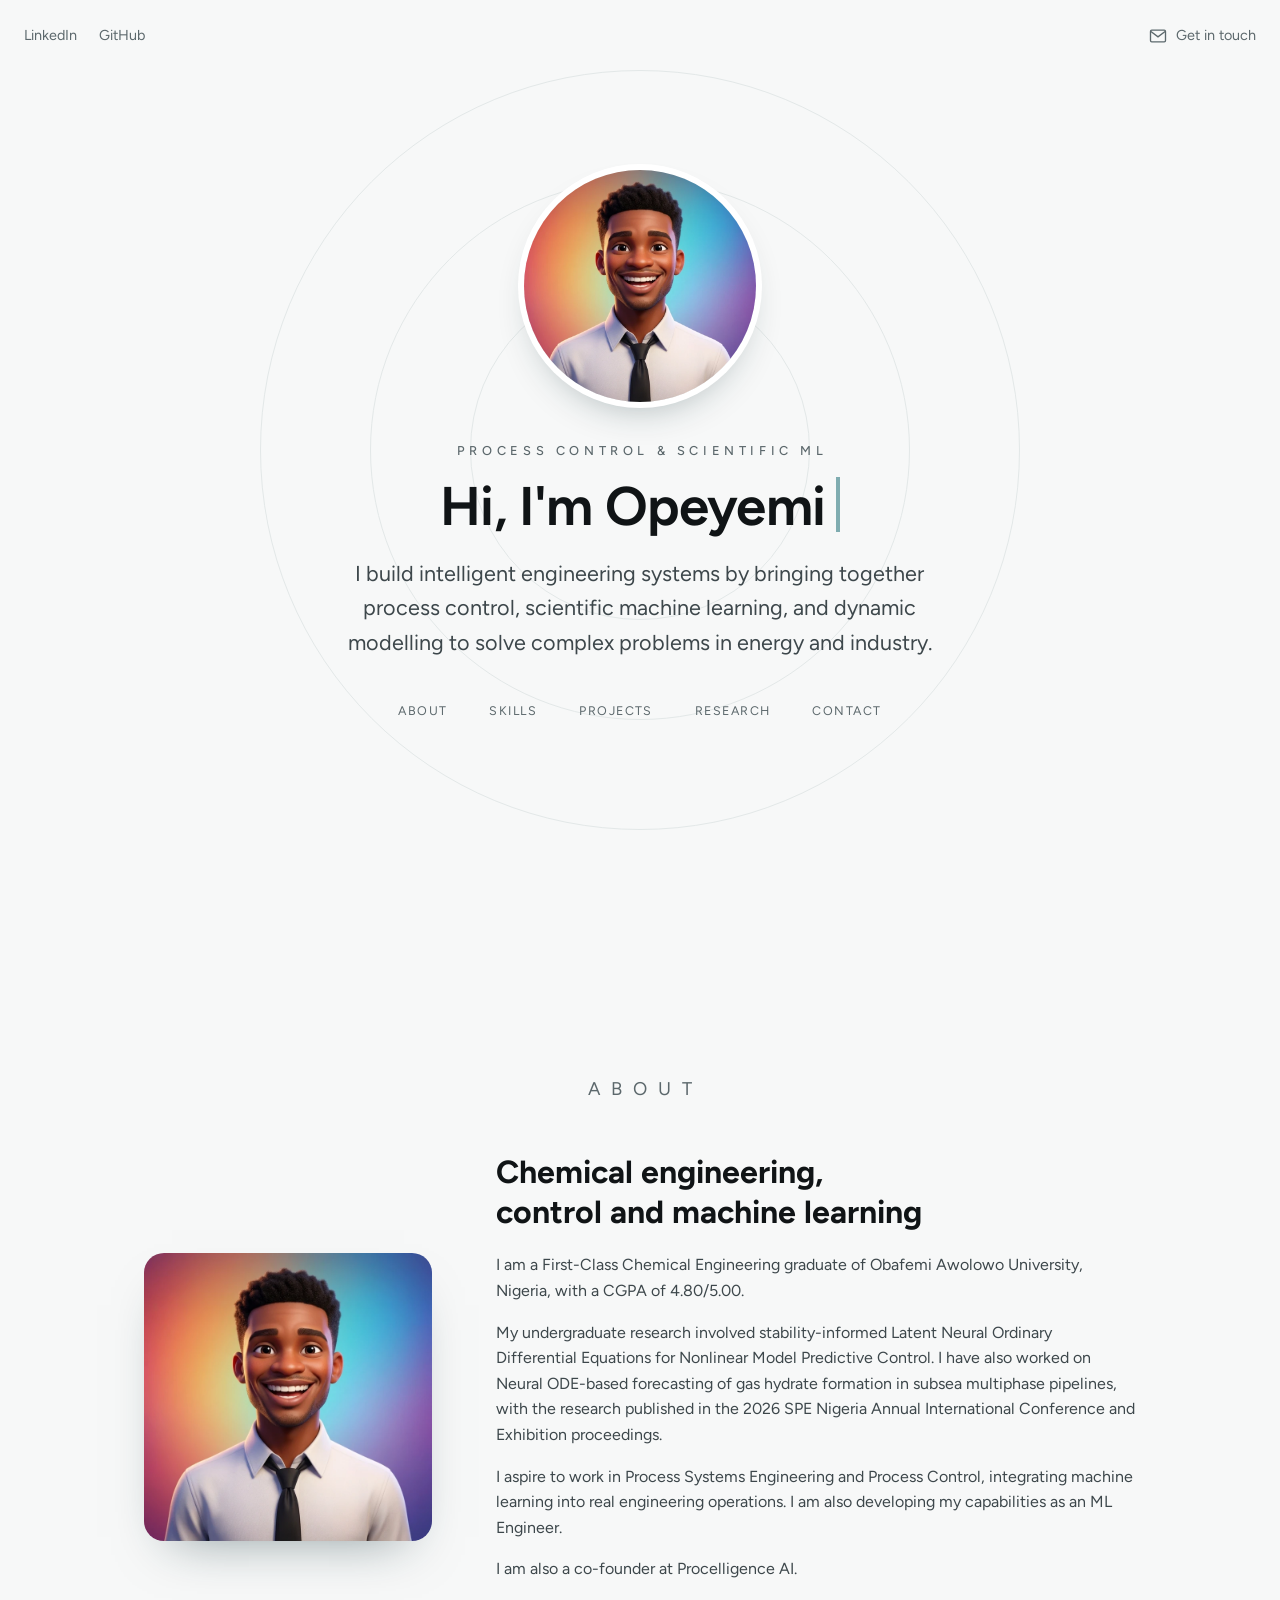
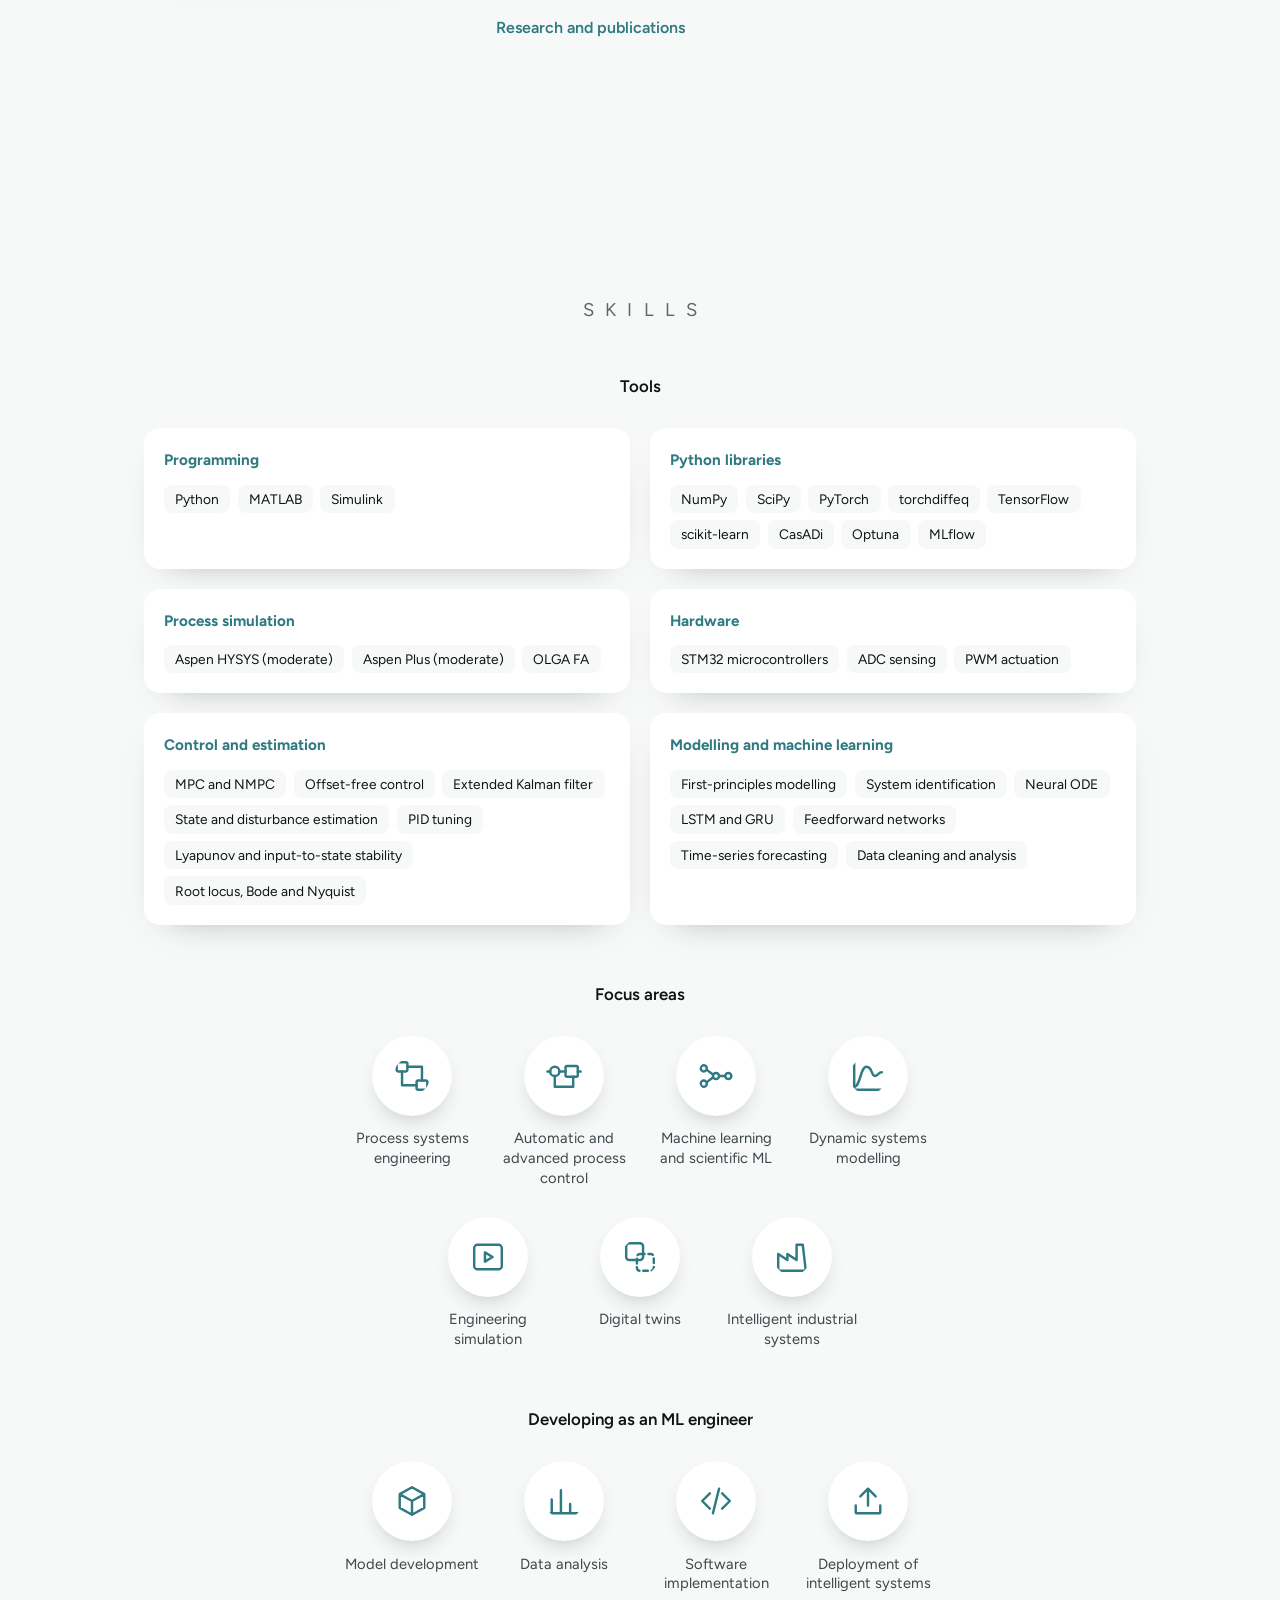
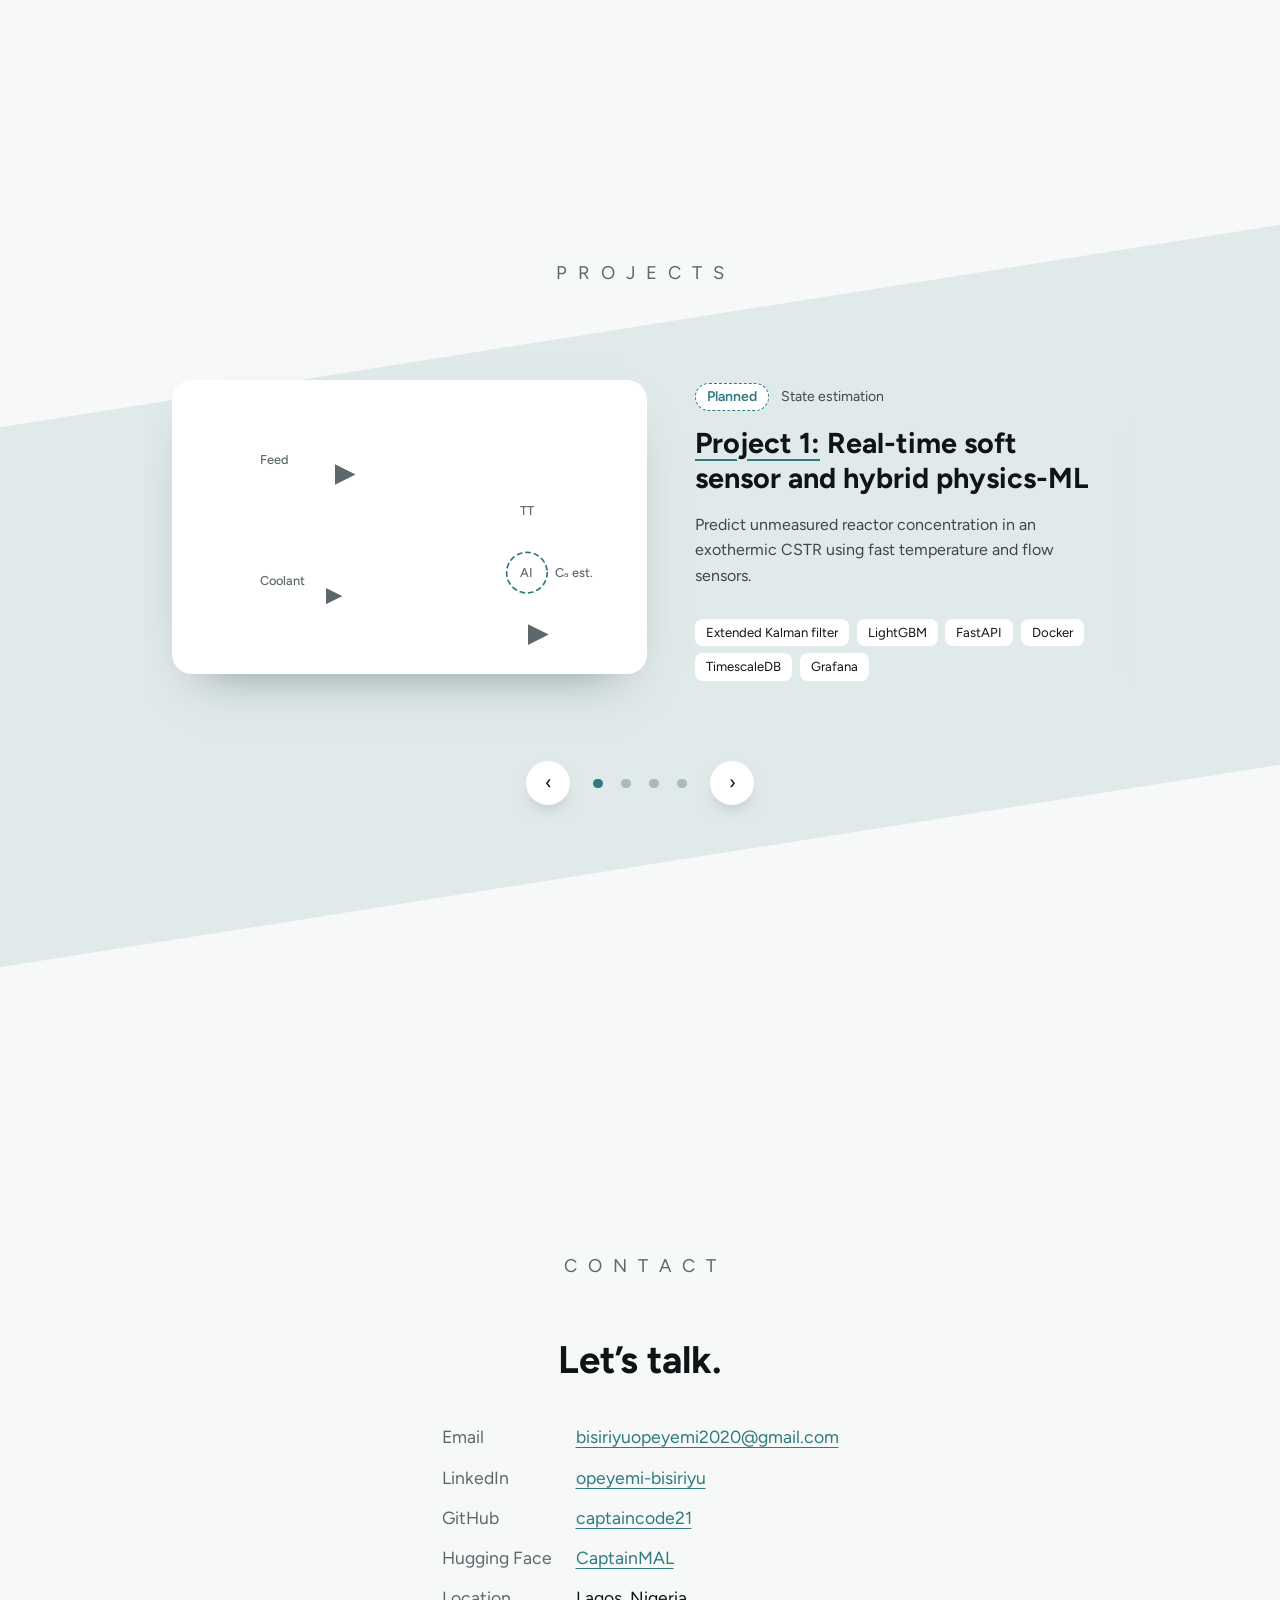
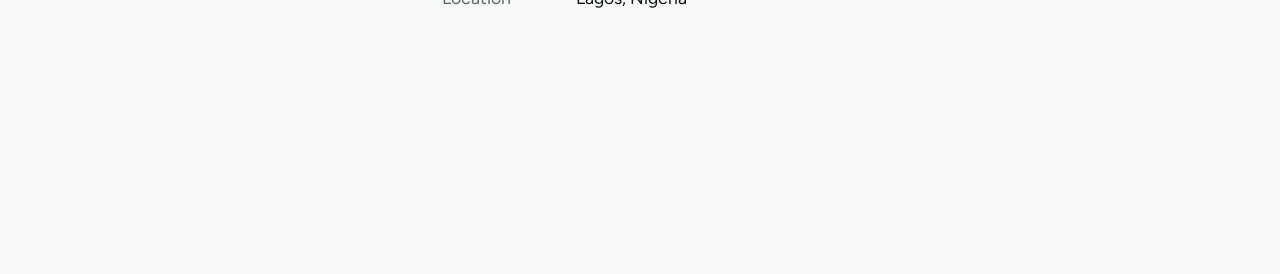
==== commit 180acc9e: "Add scroll-in effects and self-drawing project diagrams Co-Authored-By: Claude Sonnet 5.5 <noreply@a" ====
--- a/index.html
+++ b/index.html
@@ -14,7 +14,7 @@
   <meta property="og:image" content="https://captaincode21.github.io/assets/og.png">
   <meta name="twitter:card" content="summary_large_image">
   <link rel="preload" href="assets/figtree.woff2" as="font" type="font/woff2" crossorigin>
-  <link rel="stylesheet" href="styles.css">
+  <link rel="stylesheet" href="styles.css?v=3">
   <script type="application/ld+json">{"@context": "https://schema.org", "@type": "Person", "name": "Opeyemi Sodiq Bisiriyu", "url": "https://captaincode21.github.io/", "image": "https://captaincode21.github.io/assets/portrait.webp", "address": {"@type": "PostalAddress", "addressLocality": "Lagos", "addressCountry": "NG"}, "alumniOf": "Obafemi Awolowo University", "sameAs": ["https://github.com/captaincode21", "https://www.linkedin.com/in/opeyemi-bisiriyu-a831b3240", "https://huggingface.co/CaptainMAL"]}</script>
 </head>
 <body>
@@ -143,7 +143,8 @@
 <path class="mv" d="M40 186H140V146H372"/>
 <text x="48" y="32">Response time</text><text x="372" y="58" text-anchor="end">Target</text><text x="48" y="136">Request load</text><text x="372" y="222" text-anchor="end">Time</text></svg></template>
 
-  <script src="projects.js"></script>
-  <script src="main.js"></script>
+  <script src="projects.js?v=2"></script>
+  <script src="main.js?v=2"></script>
+  <script src="motion.js?v=3"></script>
 </body>
 </html>
--- a/styles.css
+++ b/styles.css
@@ -139,4 +139,48 @@
   .tiles { gap: 1.5rem .6rem; }
   .tiles li { width: 5.9rem; font-size: .84rem; }
 }
+/* motion */
+.avatar { animation: pop .9s cubic-bezier(.2, .9, .3, 1.25) both, float 6s 1.2s ease-in-out infinite; }
+.hero .role { animation: rise .7s .25s both; }
+.hero h1 { animation: rise .7s .35s both; }
+.hero .lead { animation: rise .8s .9s both; }
+.hero nav { animation: rise .8s 1.15s both; }
+.top { animation: fade .8s .6s both; }
+.research > .title, .research > .interests { animation: rise .8s both; }
+.research > .interests { animation-delay: .15s; }
+@keyframes pop { from { opacity: 0; scale: .6; } }
+@keyframes float { 50% { translate: 0 -8px; } }
+@keyframes rise { from { opacity: 0; translate: 0 24px; } }
+@keyframes fade { from { opacity: 0; } }
+
+.reveal { opacity: 0; }
+.reveal.up { translate: 0 34px; }
+.reveal.left { translate: -48px 0; }
+.reveal.right { translate: 48px 0; }
+.reveal.pop { scale: .6; }
+.reveal.in { opacity: 1; translate: 0 0; scale: 1; transition: opacity .7s var(--delay), translate .8s cubic-bezier(.2, .7, .2, 1) var(--delay), scale .6s cubic-bezier(.2, .9, .3, 1.3) var(--delay); }
+
+.drawing svg .trace { stroke-dasharray: 1; stroke-linecap: butt; }
+.animated .drawing svg .trace { stroke-dashoffset: 1; }
+.animated.draw .drawing svg .trace { stroke-dashoffset: 0; transition: stroke-dashoffset 1.8s ease-in-out .15s; }
+.animated .drawing svg :is(text, .limit, .est, .head) { opacity: 0; }
+.animated.draw .drawing svg :is(text, .limit, .est, .head) { opacity: 1; transition: opacity .6s 1.5s; }
+.animated .drawing svg .vessel { fill-opacity: 0; }
+.animated.draw .drawing svg .vessel { fill-opacity: 1; transition: stroke-dashoffset 1.8s ease-in-out .15s, fill-opacity .6s 1.5s; }
+.animated .tools li { opacity: 0; translate: 0 10px; }
+.animated.draw .tools li { opacity: 1; translate: 0 0; transition: opacity .4s, translate .4s; }
+.tools li:nth-child(2) { transition-delay: .08s !important; }
+.tools li:nth-child(3) { transition-delay: .16s !important; }
+.tools li:nth-child(4) { transition-delay: .24s !important; }
+.tools li:nth-child(5) { transition-delay: .32s !important; }
+.tools li:nth-child(6) { transition-delay: .4s !important; }
+.tools li:nth-child(7) { transition-delay: .48s !important; }
+
+.tiles svg, .kit > div, .paper, .controls button, .drawing { transition: transform .25s, box-shadow .25s; }
+@media (hover: hover) {
+  .tiles li:hover svg { transform: translateY(-6px) scale(1.06); }
+  .kit > div:hover, .drawing:hover { transform: translateY(-5px); }
+  .controls > button:hover { transform: scale(1.1); }
+}
+
 @media (prefers-reduced-motion: reduce) { html { scroll-behavior: auto; } *, *::before { animation: none !important; transition: none !important; } }
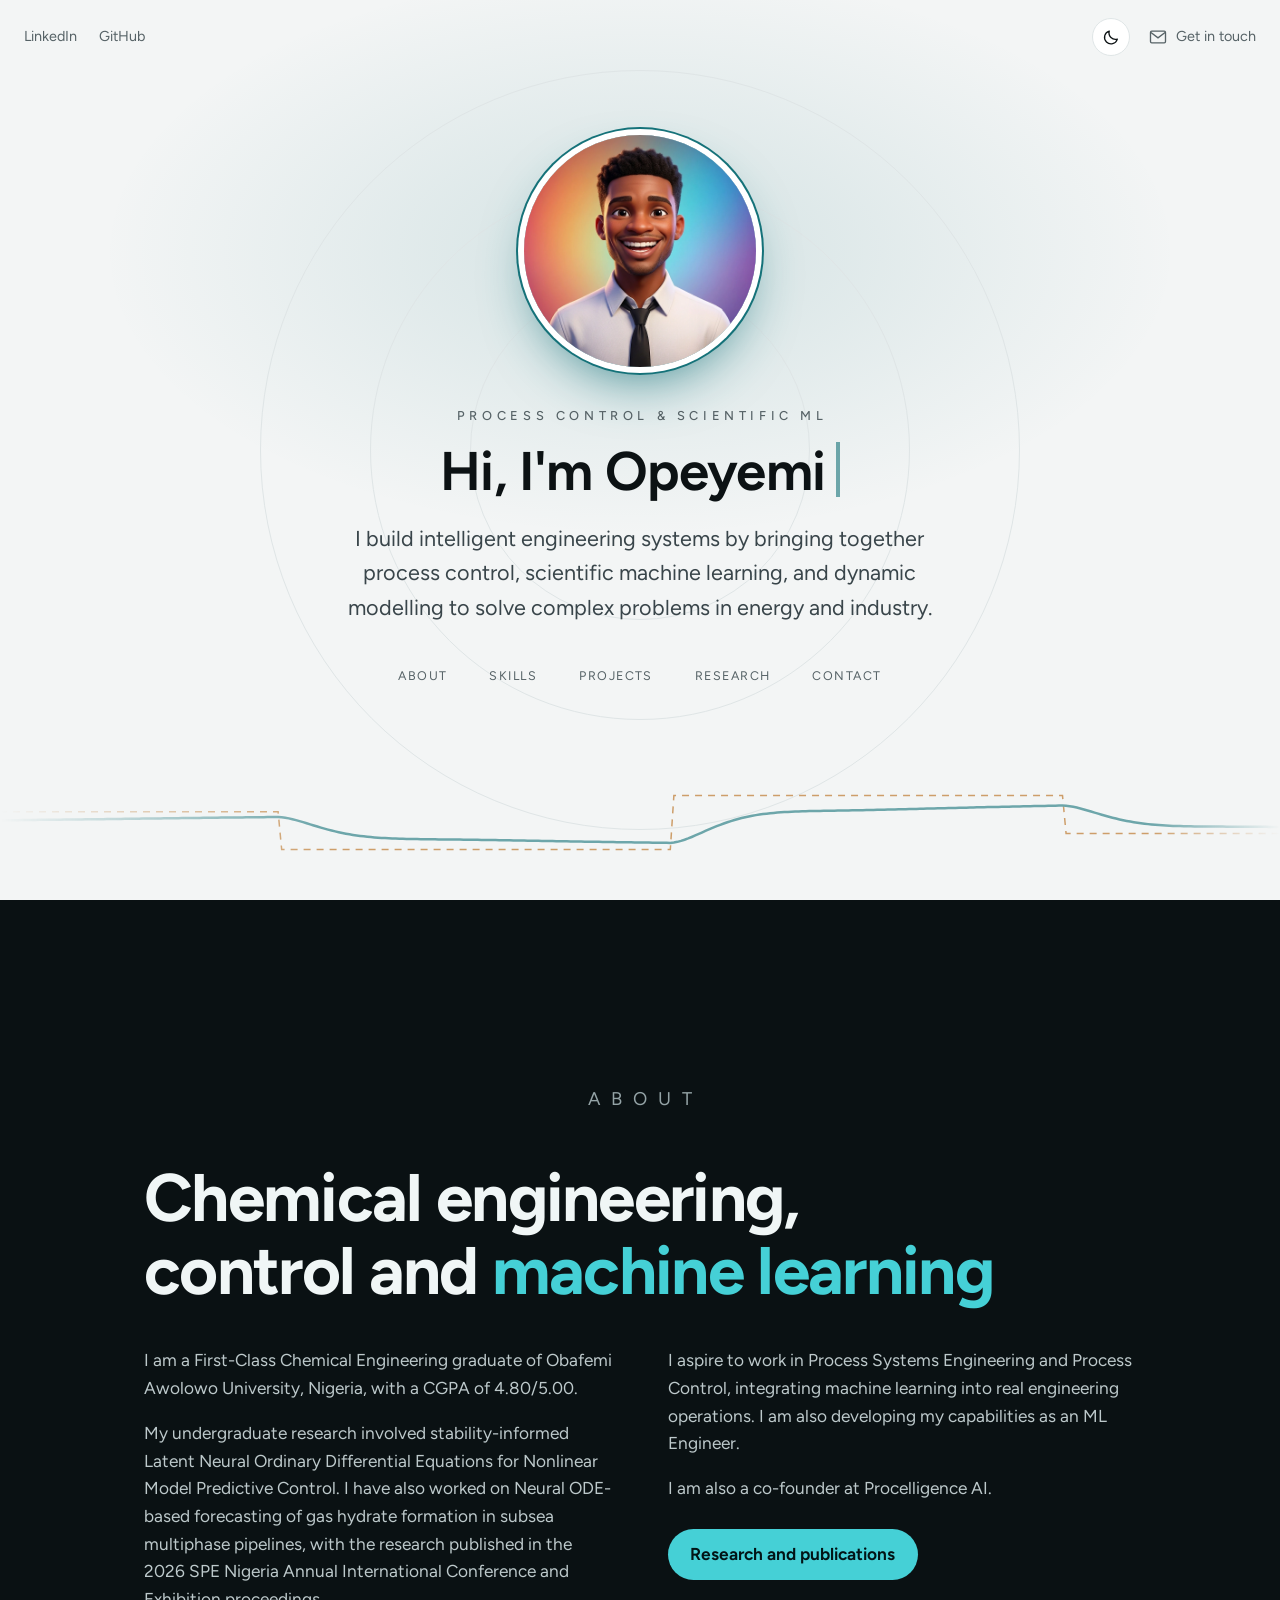
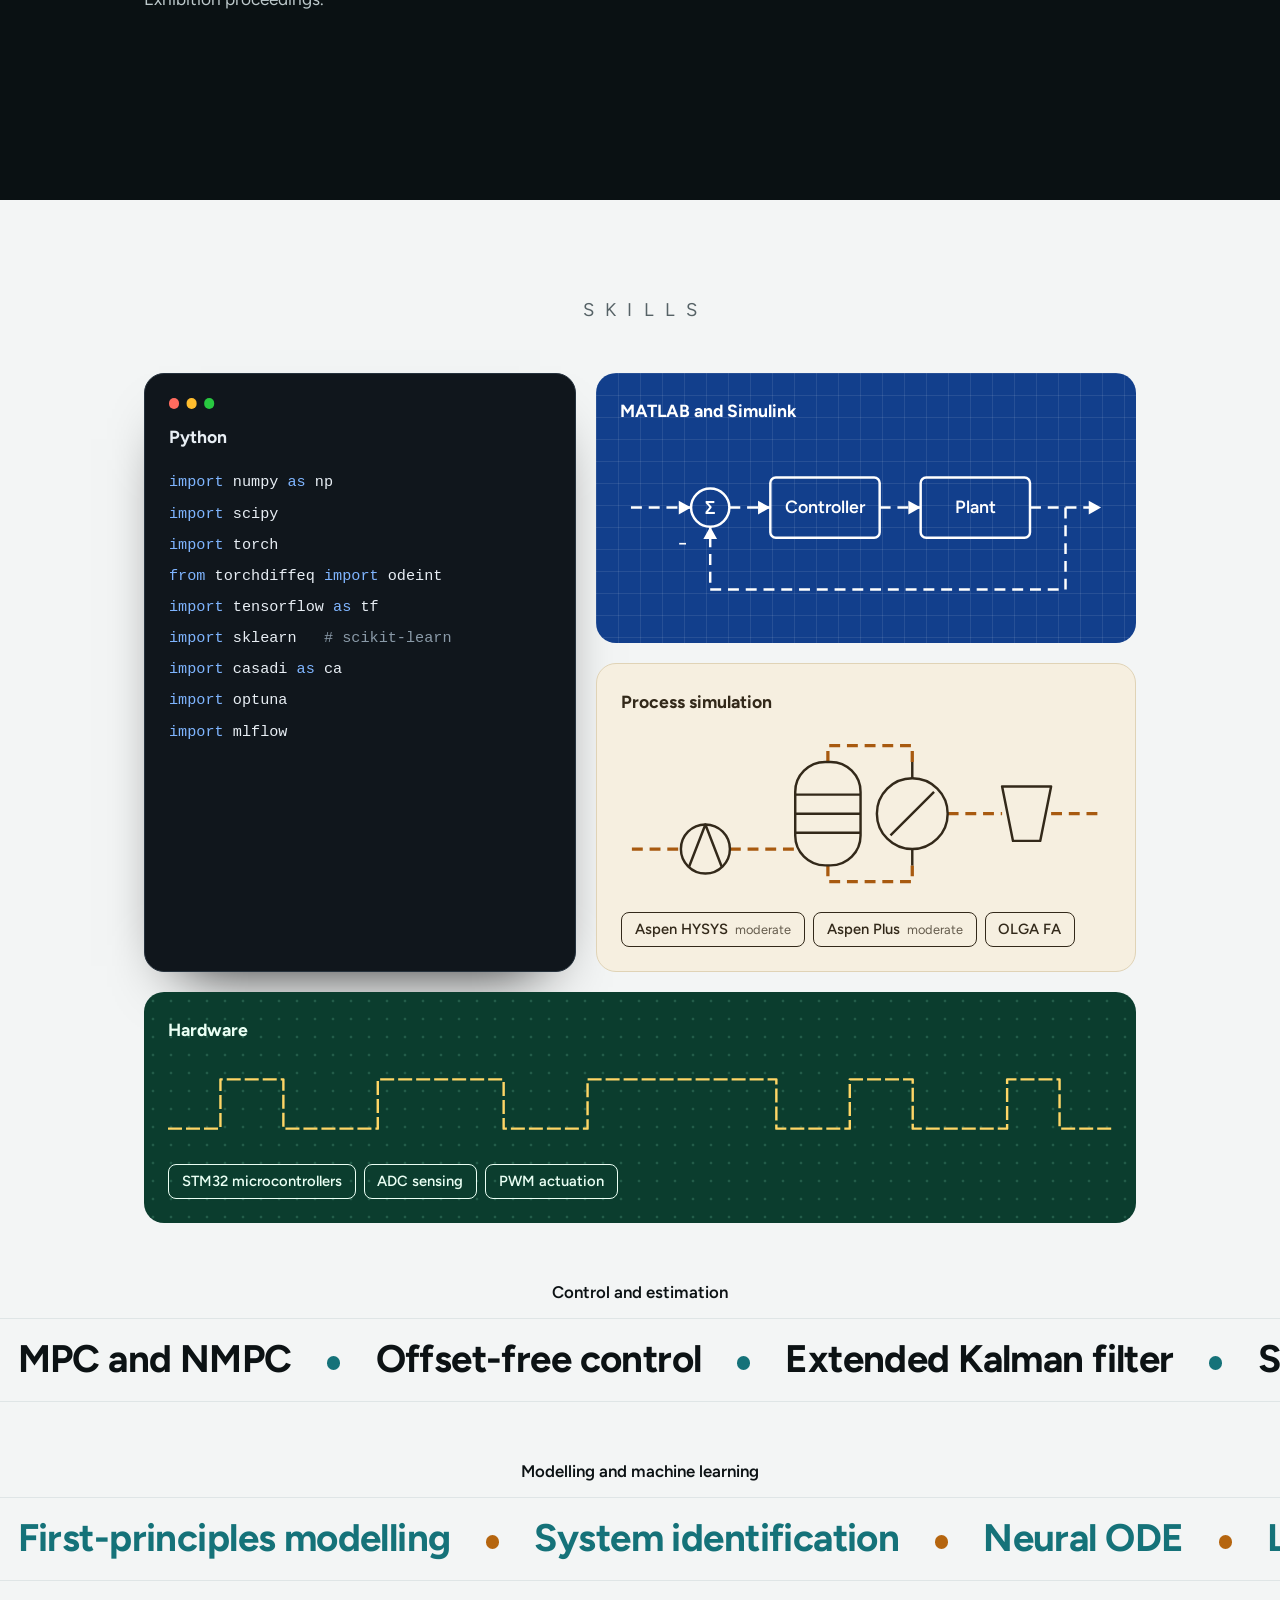
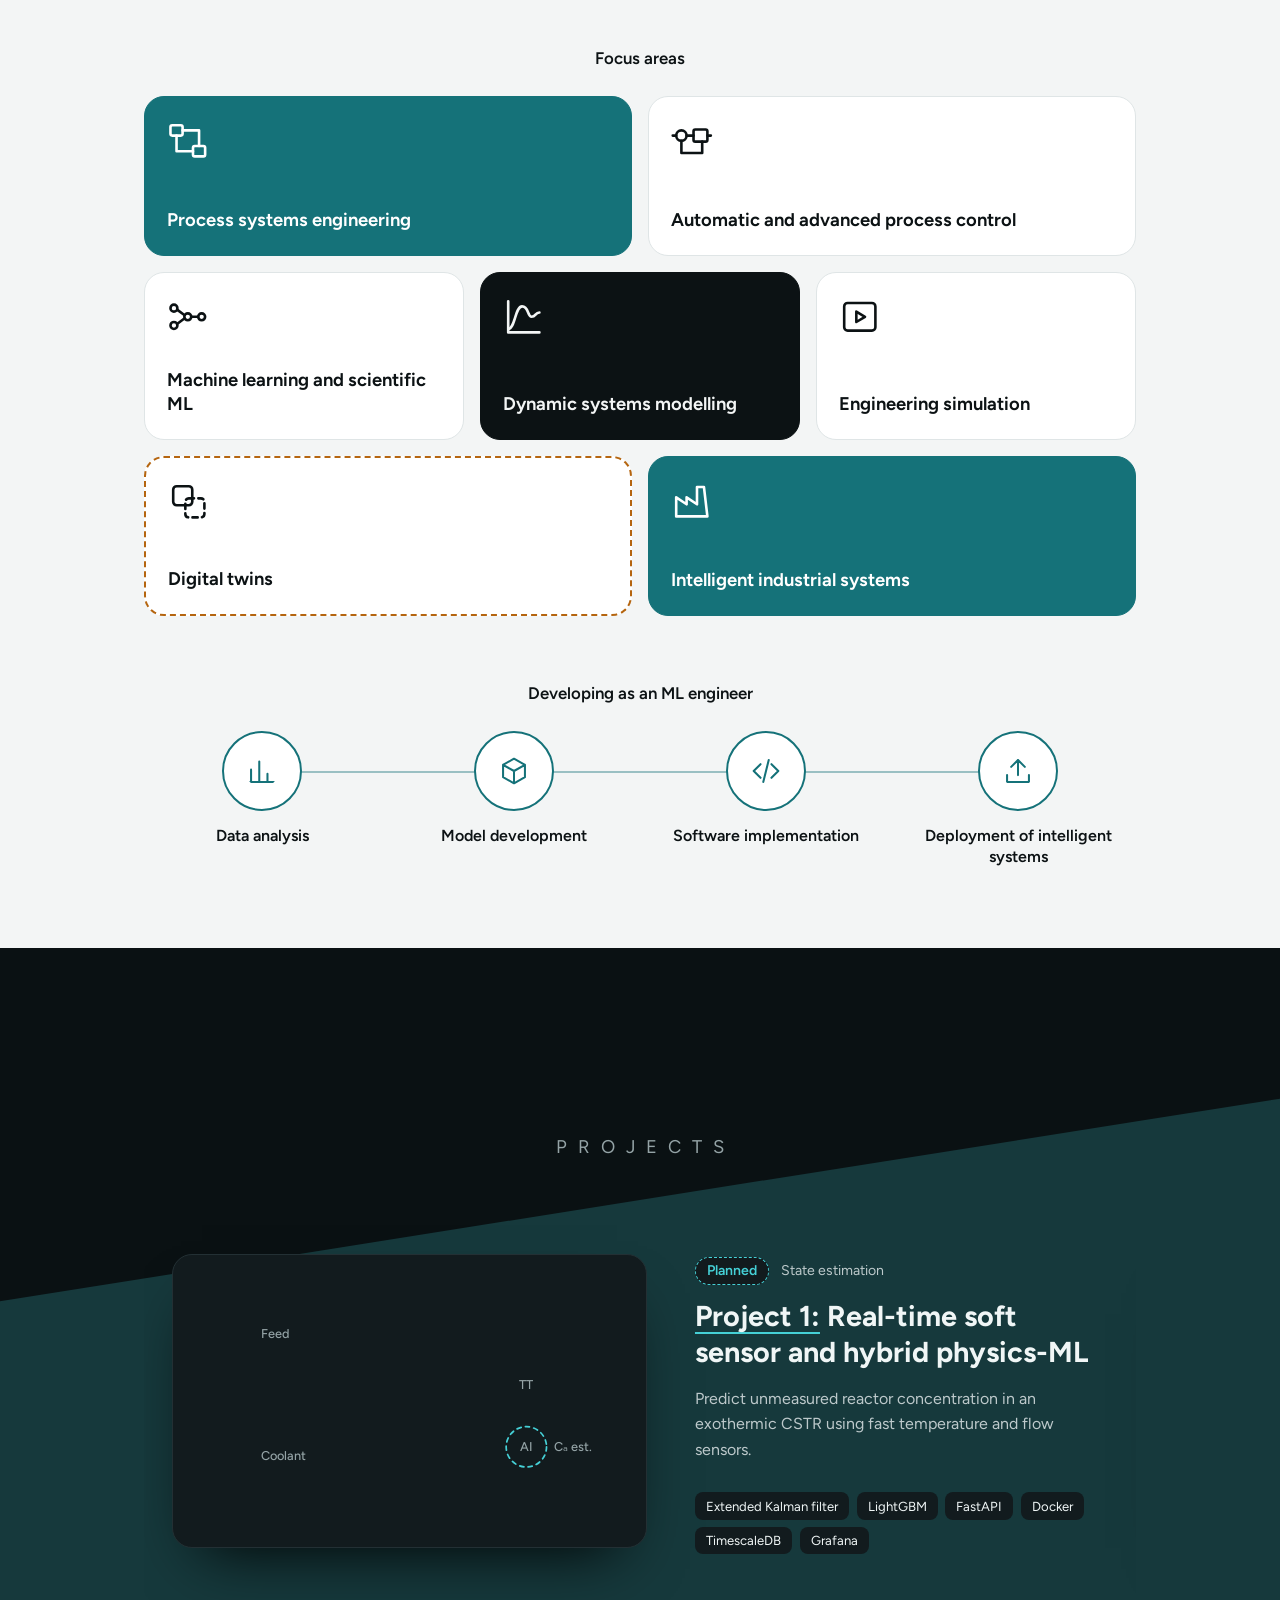
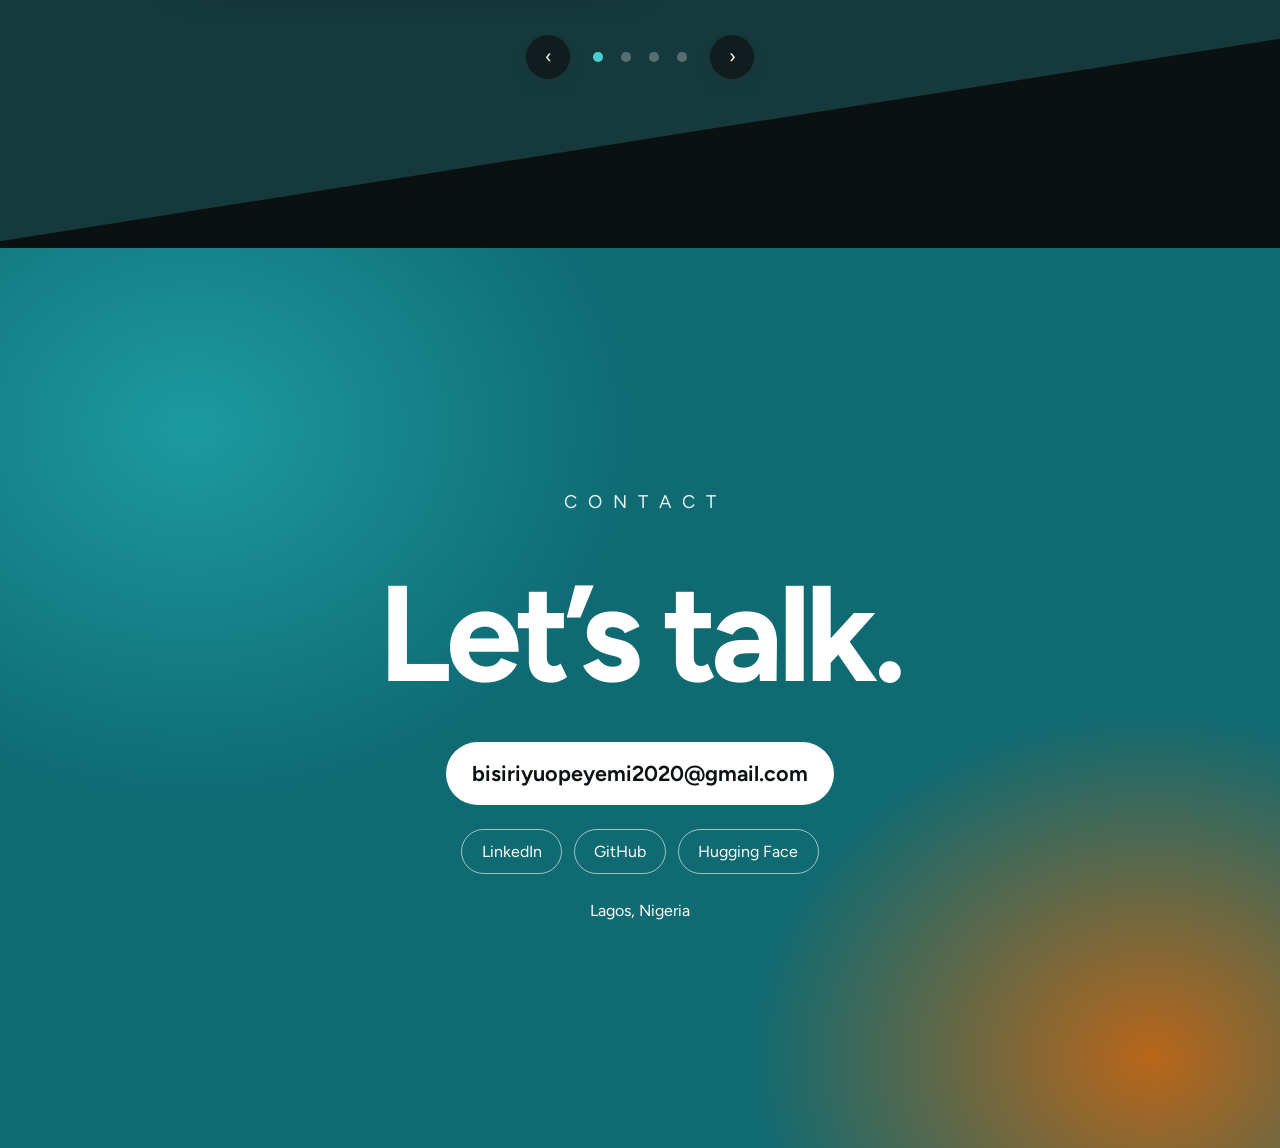
==== commit 1f5b1c21: "Redesign with mixed section themes, black theme and live control trend Co-Authored-By: Claude Sonnet" ====
--- a/index.html
+++ b/index.html
@@ -14,7 +14,12 @@
   <meta property="og:image" content="https://captaincode21.github.io/assets/og.png">
   <meta name="twitter:card" content="summary_large_image">
   <link rel="preload" href="assets/figtree.woff2" as="font" type="font/woff2" crossorigin>
-  <link rel="stylesheet" href="styles.css?v=3">
+  <script>
+    // pick the theme before the page paints
+    try { var t = localStorage.getItem('theme'); } catch (e) {}
+    document.documentElement.dataset.theme = t || (matchMedia('(prefers-color-scheme: dark)').matches ? 'dark' : 'light');
+  </script>
+  <link rel="stylesheet" href="styles.css?v=4">
   <script type="application/ld+json">{"@context": "https://schema.org", "@type": "Person", "name": "Opeyemi Sodiq Bisiriyu", "url": "https://captaincode21.github.io/", "image": "https://captaincode21.github.io/assets/portrait.webp", "address": {"@type": "PostalAddress", "addressLocality": "Lagos", "addressCountry": "NG"}, "alumniOf": "Obafemi Awolowo University", "sameAs": ["https://github.com/captaincode21", "https://www.linkedin.com/in/opeyemi-bisiriyu-a831b3240", "https://huggingface.co/CaptainMAL"]}</script>
 </head>
 <body>
@@ -22,30 +27,38 @@
   <header class="top">
     <span class="links"><a href="https://www.linkedin.com/in/opeyemi-bisiriyu-a831b3240">LinkedIn</a><a href="https://github.com/captaincode21">GitHub</a></span>
     <a class="home" href="#home" aria-label="Back to top"><svg viewBox="0 0 24 24" aria-hidden="true"><path d="m3 11 9-8 9 8M5.500 9.500V20h13V9.500M10 20v-6h4v6"/></svg></a>
-    <a class="touch" href="#contact"><svg viewBox="0 0 24 24" fill="none" stroke="currentColor" stroke-width="1.6" aria-hidden="true"><rect x="3" y="5" width="18" height="14" rx="1.5"/><path d="m3.500 6.500 8.500 6.500 8.500-6.500"/></svg>Get in touch</a>
+    <span class="right">
+      <button type="button" class="theme" aria-label="Black theme" aria-pressed="false" hidden>
+        <svg class="moon" viewBox="0 0 24 24" aria-hidden="true"><path d="M20 14.500A8.500 8.500 0 0 1 9.500 4 8.500 8.500 0 1 0 20 14.500z"/></svg>
+        <svg class="sun" viewBox="0 0 24 24" aria-hidden="true"><circle cx="12" cy="12" r="4"/><path d="M12 2v2.500M12 19.500V22M2 12h2.500M19.500 12H22M4.900 4.900l1.800 1.800M17.300 17.300l1.800 1.800M19.100 4.900l-1.800 1.800M6.700 17.300l-1.800 1.800"/></svg>
+      </button>
+      <a class="touch" href="#contact"><svg viewBox="0 0 24 24" fill="none" stroke="currentColor" stroke-width="1.6" aria-hidden="true"><rect x="3" y="5" width="18" height="14" rx="1.5"/><path d="m3.500 6.500 8.500 6.500 8.500-6.500"/></svg><span>Get in touch</span></a>
+    </span>
   </header>
 
   <main>
     <div class="hero" id="home">
       <span class="ring"></span><span class="ring"></span><span class="ring"></span>
-      <img class="avatar" src="assets/portrait.webp" width="720" height="720" alt="Illustrated portrait of Opeyemi">
+      <canvas class="trend" id="trend" aria-hidden="true"></canvas>
+      <img class="avatar" src="assets/portrait.webp?v=2" width="1024" height="1024" alt="Illustrated portrait of Opeyemi">
       <p class="role"><span>Process Control</span> <span>&amp; Scientific ML</span></p>
       <h1><span class="sr">Hi, I'm Opeyemi</span><span aria-hidden="true"><span id="typed">Hi, I'm Opeyemi</span><span class="cursor"></span></span></h1>
       <p class="lead">I build intelligent engineering systems by bringing together process control, scientific machine learning, and dynamic modelling to solve complex problems in energy and industry.</p>
       <nav aria-label="Sections"><a href="#about">About</a><a href="#skills">Skills</a><a href="#projects">Projects</a><a href="research.html">Research</a><a href="#contact">Contact</a></nav>
     </div>
 
-    <section class="page" id="about" aria-labelledby="h-about">
+    <section class="page night" id="about" aria-labelledby="h-about">
       <h2 class="title" id="h-about">About</h2>
       <div class="wrap about">
-        <img src="assets/portrait.webp" width="720" height="720" alt="" loading="lazy">
+        <h3>Chemical engineering, control and <em>machine learning</em></h3>
         <div>
-          <h3>Chemical engineering, control and machine learning</h3>
           <p>I am a First-Class Chemical Engineering graduate of Obafemi Awolowo University, Nigeria, with a CGPA of 4.80/5.00.</p>
           <p>My undergraduate research involved stability-informed Latent Neural Ordinary Differential Equations for Nonlinear Model Predictive Control. I have also worked on Neural ODE-based forecasting of gas hydrate formation in subsea multiphase pipelines, with the research published in the 2026 SPE Nigeria Annual International Conference and Exhibition proceedings.</p>
+        </div>
+        <div>
           <p>I aspire to work in Process Systems Engineering and Process Control, integrating machine learning into real engineering operations. I am also developing my capabilities as an ML Engineer.</p>
           <p>I am also a co-founder at Procelligence AI.</p>
-          <p><a class="more" href="research.html">Research and publications</a></p>
+          <p><a class="button" href="research.html">Research and publications</a></p>
         </div>
       </div>
     </section>
@@ -53,20 +66,59 @@
     <section class="page" id="skills" aria-labelledby="h-skills">
       <h2 class="title" id="h-skills">Skills</h2>
       <div class="wrap">
-        <div class="group">
-          <h3>Tools</h3>
-          <div class="kit">
-            <div><h4>Programming</h4><ul class="chips"><li>Python</li><li>MATLAB</li><li>Simulink</li></ul></div>
-            <div><h4>Python libraries</h4><ul class="chips"><li>NumPy</li><li>SciPy</li><li>PyTorch</li><li>torchdiffeq</li><li>TensorFlow</li><li>scikit-learn</li><li>CasADi</li><li>Optuna</li><li>MLflow</li></ul></div>
-            <div><h4>Process simulation</h4><ul class="chips"><li>Aspen HYSYS (moderate)</li><li>Aspen Plus (moderate)</li><li>OLGA FA</li></ul></div>
-            <div><h4>Hardware</h4><ul class="chips"><li>STM32 microcontrollers</li><li>ADC sensing</li><li>PWM actuation</li></ul></div>
-            <div><h4>Control and estimation</h4><ul class="chips"><li>MPC and NMPC</li><li>Offset-free control</li><li>Extended Kalman filter</li><li>State and disturbance estimation</li><li>PID tuning</li><li>Lyapunov and input-to-state stability</li><li>Root locus, Bode and Nyquist</li></ul></div>
-            <div><h4>Modelling and machine learning</h4><ul class="chips"><li>First-principles modelling</li><li>System identification</li><li>Neural ODE</li><li>LSTM and GRU</li><li>Feedforward networks</li><li>Time-series forecasting</li><li>Data cleaning and analysis</li></ul></div>
-          </div>
-        </div>
-        <div class="group">
-          <h3>Focus areas</h3>
-          <ul class="tiles">
+        <div class="bento">
+          <article class="card code">
+            <h3>Python</h3>
+<pre><code><i>import</i> numpy <i>as</i> np
+<i>import</i> scipy
+<i>import</i> torch
+<i>from</i> torchdiffeq <i>import</i> odeint
+<i>import</i> tensorflow <i>as</i> tf
+<i>import</i> sklearn   <b># scikit-learn</b>
+<i>import</i> casadi <i>as</i> ca
+<i>import</i> optuna
+<i>import</i> mlflow</code></pre>
+          </article>
+          <article class="card blueprint">
+            <h3>MATLAB and Simulink</h3>
+            <svg viewBox="0 0 360 130" role="img" aria-label="Feedback control block diagram">
+              <path class="wire" d="M8 48H52M80 48H110M190 48H220M300 48H352M326 48V108H66V62"/>
+              <circle cx="66" cy="48" r="14"/><rect x="110" y="26" width="80" height="44" rx="4"/><rect x="220" y="26" width="80" height="44" rx="4"/>
+              <path class="tip" d="M52 48l-9-5v10zM110 48l-9-5v10zM220 48l-9-5v10zM352 48l-9-5v10zM66 62l-5 9h10z"/>
+              <text x="66" y="53">&Sigma;</text><text x="150" y="52">Controller</text><text x="260" y="52">Plant</text><text x="46" y="78">&minus;</text>
+            </svg>
+          </article>
+          <article class="card flowsheet">
+            <h3>Process simulation</h3>
+            <svg viewBox="0 0 360 120" aria-hidden="true">
+              <path class="wire" d="M8 86H44M80 86H128M152 22V10H214V22M152 98v12h62V98M240 60h40M316 60h36"/>
+              <circle cx="62" cy="86" r="18"/><path d="M50 99l12-31 12 31"/>
+              <rect x="128" y="22" width="48" height="76" rx="22"/><path d="M128 46h48M128 60h48M128 74h48"/>
+              <circle cx="214" cy="60" r="26"/><path d="M198 76l32-32M214 22v12M214 86v12"/>
+              <path d="M280 40h36l-8 40h-20z"/>
+            </svg>
+            <ul><li>Aspen HYSYS <span>moderate</span></li><li>Aspen Plus <span>moderate</span></li><li>OLGA FA</li></ul>
+          </article>
+          <article class="card board">
+            <h3>Hardware</h3>
+            <svg viewBox="0 0 360 100" preserveAspectRatio="none" aria-hidden="true">
+              <path class="pwm" d="M0 78H20V22H44V78H80V22H128V78H160V22H232V78H260V22H284V78H320V22H340V78H360"/>
+            </svg>
+            <ul><li>STM32 microcontrollers</li><li>ADC sensing</li><li>PWM actuation</li></ul>
+          </article>
+        </div>
+      </div>
+
+      <div class="ribbons">
+        <h3 class="sub-title">Control and estimation</h3>
+        <div class="ribbon"><ul><li>MPC and NMPC</li><li>Offset-free control</li><li>Extended Kalman filter</li><li>State and disturbance estimation</li><li>PID tuning</li><li>Lyapunov and input-to-state stability</li><li>Root locus, Bode and Nyquist</li></ul></div>
+        <h3 class="sub-title">Modelling and machine learning</h3>
+        <div class="ribbon back"><ul><li>First-principles modelling</li><li>System identification</li><li>Neural ODE</li><li>LSTM and GRU</li><li>Feedforward networks</li><li>Time-series forecasting</li><li>Data cleaning and analysis</li></ul></div>
+      </div>
+
+      <div class="wrap">
+        <h3 class="sub-title">Focus areas</h3>
+        <ul class="mosaic">
           <li><svg viewBox="0 0 24 24" aria-hidden="true"><rect x="2" y="3" width="7" height="6" rx="1"/><rect x="15" y="15" width="7" height="6" rx="1"/><path d="M9 6h9.500v9M15 18H5.500V9"/></svg>Process systems engineering</li>
           <li><svg viewBox="0 0 24 24" aria-hidden="true"><circle cx="6" cy="9" r="3"/><rect x="13" y="5.500" width="8" height="7" rx="1"/><path d="M1 9h2M9 9h4M21 9h2M18 12.500V19H6v-7"/></svg>Automatic and advanced process control</li>
           <li><svg viewBox="0 0 24 24" aria-hidden="true"><circle cx="4" cy="7" r="2"/><circle cx="4" cy="17" r="2"/><circle cx="12" cy="12" r="2"/><circle cx="20" cy="12" r="2"/><path d="M6 8l4 3M6 16l4-3M14 12h4"/></svg>Machine learning and scientific ML</li>
@@ -74,21 +126,18 @@
           <li><svg viewBox="0 0 24 24" aria-hidden="true"><rect x="3" y="4" width="18" height="16" rx="2"/><path d="m10 9 5 3-5 3z"/></svg>Engineering simulation</li>
           <li><svg viewBox="0 0 24 24" aria-hidden="true"><rect x="3" y="3" width="11" height="11" rx="2"/><rect x="10" y="10" width="11" height="11" rx="2" stroke-dasharray="3 2.500"/></svg>Digital twins</li>
           <li><svg viewBox="0 0 24 24" aria-hidden="true"><path d="M3 21V10l6 4v-4l6 4V4h4l2 17z"/></svg>Intelligent industrial systems</li>
-          </ul>
-        </div>
-        <div class="group">
-          <h3>Developing as an ML engineer</h3>
-          <ul class="tiles">
+        </ul>
+        <h3 class="sub-title">Developing as an ML engineer</h3>
+        <ol class="pipeline">
+          <li><svg viewBox="0 0 24 24" aria-hidden="true"><path d="M4 20V11M10 20V5M16 20v-6M22 20H2"/></svg>Data analysis</li>
           <li><svg viewBox="0 0 24 24" aria-hidden="true"><path d="M12 3 4 7.500v9l8 4.500 8-4.500v-9zM4 7.500l8 4.500 8-4.500M12 12v9"/></svg>Model development</li>
-          <li><svg viewBox="0 0 24 24" aria-hidden="true"><path d="M4 20V11M10 20V5M16 20v-6M22 20H2"/></svg>Data analysis</li>
           <li><svg viewBox="0 0 24 24" aria-hidden="true"><path d="m8 7-5 5 5 5M16 7l5 5-5 5M14 4l-4 16"/></svg>Software implementation</li>
           <li><svg viewBox="0 0 24 24" aria-hidden="true"><path d="M12 15V4M7 9l5-5 5 5M4 15v5h16v-5"/></svg>Deployment of intelligent systems</li>
-          </ul>
-        </div>
-      </div>
-    </section>
-
-    <section class="page projects" id="projects" aria-labelledby="h-projects">
+        </ol>
+      </div>
+    </section>
+
+    <section class="page projects night" id="projects" aria-labelledby="h-projects">
       <h2 class="title" id="h-projects">Projects</h2>
       <div class="wrap">
         <div class="track" id="track" tabindex="0" role="region" aria-label="Planned projects"></div>
@@ -101,17 +150,17 @@
       </div>
     </section>
 
-    <section class="page" id="contact" aria-labelledby="h-contact">
+    <section class="page finale" id="contact" aria-labelledby="h-contact">
       <h2 class="title" id="h-contact">Contact</h2>
       <div class="wrap contact">
         <h3>Let&rsquo;s talk.</h3>
-        <dl>
-          <dt>Email</dt><dd><a href="mailto:bisiriyuopeyemi2020@gmail.com">bisiriyuopeyemi2020@gmail.com</a></dd>
-          <dt>LinkedIn</dt><dd><a href="https://www.linkedin.com/in/opeyemi-bisiriyu-a831b3240">opeyemi-bisiriyu</a></dd>
-          <dt>GitHub</dt><dd><a href="https://github.com/captaincode21">captaincode21</a></dd>
-          <dt>Hugging Face</dt><dd><a href="https://huggingface.co/CaptainMAL">CaptainMAL</a></dd>
-          <dt>Location</dt><dd>Lagos, Nigeria</dd>
-        </dl>
+        <a class="mail" href="mailto:bisiriyuopeyemi2020@gmail.com">bisiriyuopeyemi2020@gmail.com</a>
+        <ul>
+          <li><a href="https://www.linkedin.com/in/opeyemi-bisiriyu-a831b3240">LinkedIn</a></li>
+          <li><a href="https://github.com/captaincode21">GitHub</a></li>
+          <li><a href="https://huggingface.co/CaptainMAL">Hugging Face</a></li>
+        </ul>
+        <p>Lagos, Nigeria</p>
       </div>
     </section>
   </main>
@@ -144,7 +193,9 @@
 <text x="48" y="32">Response time</text><text x="372" y="58" text-anchor="end">Target</text><text x="48" y="136">Request load</text><text x="372" y="222" text-anchor="end">Time</text></svg></template>
 
   <script src="projects.js?v=2"></script>
+  <script src="theme.js?v=4"></script>
   <script src="main.js?v=2"></script>
-  <script src="motion.js?v=3"></script>
+  <script src="trend.js?v=4"></script>
+  <script src="motion.js?v=4"></script>
 </body>
 </html>
--- a/styles.css
+++ b/styles.css
@@ -1,5 +1,9 @@
 @font-face { font-family: Figtree; font-weight: 300 900; font-display: swap; src: url(assets/figtree.woff2) format("woff2"); }
-:root { --bg: #f7f8f8; --card: #fff; --ink: #101416; --body: #3d474b; --soft: #5c686c; --line: #e3e8e8; --teal: #2f7a80; --band: #cfe0e1; }
+:root { color-scheme: light; --bg: #f3f5f5; --card: #fff; --ink: #0c1214; --body: #39454a; --soft: #566266; --line: #dfe5e6; --teal: #157279; --amber: #b5650f; --band: #cfe3e4; --on-teal: #fff; --mono: ui-monospace, SFMono-Regular, Menlo, Consolas, monospace; }
+:root[data-theme="dark"] { color-scheme: dark; --bg: #000; --card: #0e1315; --ink: #f0f6f6; --body: #bdc9cb; --soft: #94a3a6; --line: #1f282b; --teal: #45d0d6; --amber: #ffad45; --band: #12383b; --on-teal: #021416; }
+/* sections that stay dark in both themes */
+.night { --bg: #0a1113; --card: #121b1e; --ink: #f0f6f6; --body: #bdc9cb; --soft: #94a3a6; --line: #233034; --teal: #45d0d6; --amber: #ffad45; --band: #16393c; --on-teal: #021416; background: var(--bg); color: var(--ink); }
+:root[data-theme="dark"] .night { --bg: #080c0e; }
 
 * { box-sizing: border-box; margin: 0; padding: 0; }
 html { scroll-behavior: smooth; }
@@ -7,7 +11,7 @@
 a { color: inherit; text-decoration: none; }
 a:focus-visible, button:focus-visible, .track:focus-visible { outline: 2px solid var(--teal); outline-offset: 4px; border-radius: 4px; }
 .sr { position: absolute; width: 1px; height: 1px; overflow: hidden; clip-path: inset(50%); white-space: nowrap; }
-.skip { position: fixed; left: 1rem; top: -4rem; z-index: 5; background: var(--ink); color: #fff; padding: .5rem 1rem; }
+.skip { position: fixed; left: 1rem; top: -4rem; z-index: 5; background: var(--ink); color: var(--bg); padding: .5rem 1rem; }
 .skip:focus { top: 1rem; }
 
 .top { position: fixed; inset: 0 0 auto; z-index: 3; display: flex; justify-content: space-between; align-items: center; padding: 1.1rem 1.5rem; font-size: .9rem; color: var(--soft); transition: background .25s, box-shadow .25s; }
@@ -24,7 +28,7 @@
 .ring:nth-child(3) { width: 760px; height: 760px; animation-delay: 1.2s; }
 @keyframes breathe { 50% { scale: 1.05; opacity: .55; } }
 .hero > :not(.ring) { position: relative; }
-.avatar { width: clamp(168px, 26vh, 232px); height: auto; aspect-ratio: 1; border-radius: 50%; object-fit: cover; box-shadow: 0 0 0 6px #fff, 0 18px 40px -18px rgb(20 50 55 / .45); }
+.avatar { width: clamp(168px, 26vh, 232px); height: auto; aspect-ratio: 1; border-radius: 50%; object-fit: cover; box-shadow: 0 0 0 6px var(--card), 0 0 0 8px var(--teal), 0 24px 60px -20px var(--teal); }
 .role { margin-top: 2.25rem; font-size: .8rem; font-weight: 500; letter-spacing: .36em; padding-left: .36em; line-height: 2; text-transform: uppercase; color: var(--soft); }
 .role span { display: inline-block; }
 h1 { margin-top: .7rem; min-height: 1.2em; display: flex; align-items: center; justify-content: center; font-size: clamp(2rem, 5.4vw, 3.4rem); font-weight: 650; line-height: 1.2; letter-spacing: -.015em; }
@@ -38,25 +42,13 @@
 .title { margin-bottom: 3rem; text-align: center; font-size: 1.15rem; font-weight: 400; letter-spacing: .6em; padding-left: .6em; text-transform: uppercase; color: var(--soft); }
 .wrap { width: 100%; max-width: 62rem; margin: 0 auto; }
 
-.about { display: grid; grid-template-columns: 18rem 1fr; gap: 4rem; align-items: center; }
-.about img { width: 100%; height: auto; border-radius: 1.25rem; box-shadow: 0 24px 50px -28px rgb(20 50 55 / .5); }
-.about h3 { font-size: clamp(1.5rem, 3vw, 2rem); line-height: 1.25; margin-bottom: 1.25rem; text-wrap: balance; }
-.about p { color: var(--body); margin-top: 1rem; }
-
-.group { text-align: center; }
-.group + .group { margin-top: 3.5rem; }
-.group h3 { font-size: 1.05rem; font-weight: 600; margin-bottom: 1.75rem; }
-.tiles { display: flex; flex-wrap: wrap; justify-content: center; gap: 1.75rem 1rem; max-width: 38rem; margin: 0 auto; list-style: none; }
-.tiles li { width: 8.5rem; font-size: .92rem; line-height: 1.35; color: var(--body); }
-.tiles svg { display: block; width: 5rem; height: 5rem; margin: 0 auto .85rem; padding: 1.35rem; border-radius: 50%; background: var(--card); box-shadow: 0 10px 24px -14px rgb(20 50 55 / .45); fill: none; stroke: var(--teal); stroke-width: 1.6; stroke-linecap: round; stroke-linejoin: round; }
-
 .projects { overflow: hidden; }
-.projects::before { content: ""; position: absolute; inset: 28% -10% 12%; background: var(--band); opacity: .55; transform: skewY(-9deg); }
+.projects::before { content: ""; position: absolute; inset: 28% -10% 12%; background: var(--band); transform: skewY(-9deg); }
 .projects > * { position: relative; }
 .track { display: flex; overflow-x: auto; scroll-snap-type: x mandatory; scrollbar-width: none; }
 .track::-webkit-scrollbar { display: none; }
 .slide { flex: 0 0 100%; min-width: 0; scroll-snap-align: start; display: grid; grid-template-columns: 1.15fr 1fr; gap: 3rem; align-items: center; padding: 1rem 1.75rem 2.75rem; }
-.drawing { background: var(--card); border-radius: 1.25rem; padding: 1.5rem; box-shadow: 0 24px 50px -30px rgb(20 50 55 / .55); }
+.drawing { background: var(--card); border: 1px solid var(--line); border-radius: 1.25rem; padding: 1.5rem; box-shadow: 0 30px 60px -30px #000; }
 .meta { display: flex; align-items: center; gap: .75rem; font-size: .88rem; color: var(--body); }
 .status { padding: .1rem .7rem; border-radius: 2rem; background: var(--card); border: 1px dashed var(--teal); color: var(--teal); font-weight: 600; }
 .slide h3 { margin: .9rem 0; font-size: clamp(1.35rem, 2.6vw, 1.8rem); line-height: 1.25; }
@@ -69,39 +61,26 @@
 .controls button { cursor: pointer; border: 0; background: var(--card); color: var(--ink); width: 2.75rem; height: 2.75rem; border-radius: 50%; font: inherit; font-size: 1.2rem; box-shadow: 0 8px 20px -12px rgb(20 50 55 / .6); }
 #dots { display: flex; gap: .25rem; }
 #dots button { width: 1.5rem; height: 1.5rem; background: none; box-shadow: none; display: grid; place-items: center; }
-#dots button::after { content: ""; width: .6rem; height: .6rem; border-radius: 50%; background: #aab9bb; }
-#dots button[aria-current="true"]::after { background: var(--teal); }
+#dots button::after { content: ""; width: .6rem; height: .6rem; border-radius: 50%; background: var(--soft); opacity: .5; }
+#dots button[aria-current="true"]::after { background: var(--teal); opacity: 1; }
 
 .drawing svg { display: block; width: 100%; height: auto; }
-.drawing svg * { fill: none; stroke: #5c686c; stroke-width: 1.6; stroke-linejoin: round; stroke-linecap: round; }
-.drawing svg text { fill: #5c686c; stroke: none; font: 500 12px Figtree, system-ui, sans-serif; }
-.drawing svg .head { fill: #5c686c; stroke: none; }
-.drawing svg .axis { stroke: #d5dddd; }
+.drawing svg * { fill: none; stroke: var(--soft); stroke-width: 1.6; stroke-linejoin: round; stroke-linecap: round; }
+.drawing svg text { fill: var(--soft); stroke: none; font: 500 12px Figtree, system-ui, sans-serif; }
+.drawing svg .head { fill: var(--soft); stroke: none; }
+.drawing svg .axis { stroke: var(--line); }
 .drawing svg .pv { stroke: var(--teal); stroke-width: 2.4; }
-.drawing svg .mv { stroke: #b4651c; stroke-width: 2.2; }
-.drawing svg .limit { stroke: #b4651c; stroke-dasharray: 7 5; }
-.drawing svg .vessel { stroke-width: 2.2; fill: #edf3f3; }
+.drawing svg .mv { stroke: var(--amber); stroke-width: 2.2; }
+.drawing svg .limit { stroke: var(--amber); stroke-dasharray: 7 5; }
+.drawing svg .vessel { stroke-width: 2.2; fill: var(--band); }
 .drawing svg .pipe { stroke-width: 2.8; }
 .drawing svg .est { stroke: var(--teal); stroke-dasharray: 4 4; }
 
-.contact { text-align: center; }
-.contact h3 { font-size: clamp(1.6rem, 4vw, 2.4rem); margin-bottom: 2rem; }
-.contact dl { display: inline-grid; grid-template-columns: auto auto; gap: .75rem 1.5rem; text-align: left; font-size: 1.1rem; }
-.contact dt { color: var(--soft); }
-.contact dd a { color: var(--teal); text-decoration: underline; text-underline-offset: .2em; overflow-wrap: anywhere; }
-.pending { color: var(--soft); border-bottom: 1px dashed var(--soft); }
-
 .top .home { position: absolute; left: 50%; top: 50%; translate: -50% -50%; width: 2.5rem; height: 2.5rem; padding: 0; border-radius: 50%; background: var(--teal); display: grid; place-items: center; opacity: 0; visibility: hidden; transition: opacity .25s, visibility .25s; }
-.home svg { width: 1.15rem; height: 1.15rem; fill: none; stroke: #fff; stroke-width: 1.8; stroke-linejoin: round; }
+.home svg { width: 1.15rem; height: 1.15rem; fill: none; stroke: var(--on-teal); stroke-width: 1.8; stroke-linejoin: round; }
 .scrolled .home { opacity: 1; visibility: visible; }
 
 .links { display: flex; gap: 1.4rem; }
-.kit { display: grid; grid-template-columns: repeat(2, minmax(0, 1fr)); gap: 1.25rem; text-align: left; }
-.kit > div { background: var(--card); border-radius: 1rem; padding: 1.25rem; box-shadow: 0 14px 34px -26px rgb(20 50 55 / .55); }
-.kit h4 { font-size: .95rem; margin-bottom: .75rem; color: var(--teal); }
-.chips { display: flex; flex-wrap: wrap; gap: .45rem; list-style: none; }
-.chips li { padding: .2rem .7rem; background: var(--bg); border-radius: .5rem; font-size: .86rem; }
-
 .sub .top .home { opacity: 1; visibility: visible; }
 .research { max-width: 50rem; margin: 0 auto; padding: 7rem 1.25rem 5rem; }
 .research .title { font-size: 1.15rem; min-height: 0; display: block; line-height: 1.4; margin-bottom: 1.5rem; }
@@ -120,13 +99,100 @@
 .figs img { display: block; width: 100%; height: auto; border: 1px solid var(--line); border-radius: .5rem; }
 .figs figcaption { margin-top: .4rem; font-size: .82rem; color: var(--soft); }
 
+.right { display: flex; align-items: center; gap: 1.1rem; }
+.theme { cursor: pointer; display: grid; place-items: center; width: 2.4rem; height: 2.4rem; border-radius: 50%; border: 1px solid var(--line); background: var(--card); color: var(--ink); }
+.theme[hidden] { display: none; }
+.theme svg { width: 1.15rem; height: 1.15rem; fill: none; stroke: currentColor; stroke-width: 1.7; stroke-linecap: round; stroke-linejoin: round; }
+.theme .sun, :root[data-theme="dark"] .theme .moon { display: none; }
+:root[data-theme="dark"] .theme .sun { display: block; }
+.theme:focus-visible { outline: 2px solid var(--teal); outline-offset: 3px; }
+
+.hero { padding-bottom: calc(14vh + 1.5rem); background: radial-gradient(60% 45% at 50% 28%, color-mix(in srgb, var(--teal) 14%, transparent), transparent 70%); }
+.hero > .trend { position: absolute; left: 0; bottom: 2vh; width: 100%; height: 12vh; opacity: .6; pointer-events: none; -webkit-mask: linear-gradient(90deg, transparent, #000 25%, #000 90%, transparent); mask: linear-gradient(90deg, transparent, #000 25%, #000 90%, transparent); }
+
+.about { display: grid; grid-template-columns: 1fr 1fr; column-gap: 3.5rem; }
+.about > h3 { grid-column: 1 / -1; max-width: 15em; margin-bottom: 2.5rem; font-size: clamp(2.1rem, 6vw, 4.2rem); line-height: 1.08; letter-spacing: -.025em; text-wrap: balance; }
+.about em { font-style: normal; color: var(--teal); }
+.about p { color: var(--body); margin-bottom: 1.1rem; font-size: 1.08rem; }
+.button { display: inline-block; margin-top: .5rem; padding: .75rem 1.4rem; border-radius: 3rem; background: var(--teal); color: var(--on-teal); font-weight: 650; }
+
+.bento { display: grid; grid-template-columns: 1fr 1.25fr; gap: 1.25rem; }
+.card { min-width: 0; border-radius: 1.25rem; padding: 1.5rem; }
+.card h3 { font-size: 1.1rem; margin-bottom: 1rem; }
+.card ul { display: flex; flex-wrap: wrap; gap: .5rem; list-style: none; margin-top: 1rem; }
+.card li { padding: .3rem .8rem; border-radius: .5rem; border: 1px solid currentColor; font-size: .92rem; font-weight: 550; }
+.card li span { font-weight: 400; opacity: .75; font-size: .8rem; margin-left: .2rem; }
+.card svg { display: block; width: 100%; height: auto; fill: none; stroke: currentColor; stroke-width: 1.8; stroke-linejoin: round; }
+.code { grid-row: span 2; background: #10161c; color: #e8eef4; border: 1px solid #26323d; box-shadow: 0 30px 60px -36px #000; }
+.code h3::before { content: ""; display: block; width: .65rem; height: .65rem; margin-bottom: .9rem; border-radius: 50%; background: #ff6b5f; box-shadow: 1.1rem 0 #ffbd2e, 2.2rem 0 #28c840; }
+.code pre { overflow-x: auto; font: .95rem/2.05 var(--mono); }
+.code i { font-style: normal; color: #7fb5ff; }
+.code b { font-weight: 400; color: #8a9aa8; }
+.blueprint { background-color: #123f8c; color: #fff; background-image: linear-gradient(rgb(255 255 255 / .09) 1px, transparent 1px), linear-gradient(90deg, rgb(255 255 255 / .09) 1px, transparent 1px); background-size: 22px 22px; }
+.blueprint svg text { fill: currentColor; stroke: none; font: 600 13px Figtree, sans-serif; text-anchor: middle; }
+.blueprint .tip { fill: currentColor; stroke: none; }
+.blueprint .wire { stroke-dasharray: 8 5; animation: flow 1.2s linear infinite; }
+@keyframes flow { to { stroke-dashoffset: -26; } }
+.flowsheet { background: #f6efe0; color: #33291a; border: 1px solid #e0d3b6; }
+.flowsheet .wire { stroke: #a85a10; stroke-width: 2.4; stroke-dasharray: 8 5; animation: flow 1.2s linear infinite; }
+.board { grid-column: 1 / -1; background: #0b3d2e; color: #eafff4; background-image: radial-gradient(rgb(160 255 210 / .16) 1.5px, transparent 1.6px); background-size: 18px 18px; }
+.board svg { height: 5.5rem; stroke: #ffd666; }
+.board .pwm { stroke-width: 2.4; vector-effect: non-scaling-stroke; stroke-dasharray: 14 4; animation: flow .8s linear infinite; }
+
+.sub-title { margin: 4rem 0 1.5rem; text-align: center; font-size: 1.05rem; font-weight: 600; }
+.ribbons { margin: 0 -1.5rem; }
+.ribbons .sub-title { margin: 3.5rem 1rem .75rem; }
+.ribbon { overflow: hidden; display: flex; padding: .4rem 0; border-block: 1px solid var(--line); }
+.ribbon ul { display: flex; flex-wrap: wrap; justify-content: center; list-style: none; width: 100%; }
+.ribbon li { padding: .25rem 1.1rem; font-size: clamp(1.4rem, 3.6vw, 2.4rem); font-weight: 700; letter-spacing: -.015em; }
+.ribbon li::after { content: ""; display: inline-block; width: .35em; height: .35em; margin-left: 2.2rem; vertical-align: middle; border-radius: 50%; background: var(--teal); }
+.ribbon.back li { color: var(--teal); }
+.ribbon.back li::after { background: var(--amber); }
+.ribbon.moving ul { flex: none; flex-wrap: nowrap; width: max-content; white-space: nowrap; animation: slide 38s linear infinite; }
+.ribbon.moving.back ul { animation-direction: reverse; }
+.ribbon.moving:hover ul, .ribbon.moving:active ul { animation-play-state: paused; }
+@keyframes slide { to { transform: translateX(-100%); } }
+
+.mosaic { display: grid; grid-template-columns: repeat(6, minmax(0, 1fr)); gap: 1rem; list-style: none; }
+.mosaic li { grid-column: span 2; display: flex; flex-direction: column; justify-content: space-between; gap: 2rem; min-height: 10rem; padding: 1.4rem; border-radius: 1.25rem; background: var(--card); border: 1px solid var(--line); font-size: 1.15rem; font-weight: 650; line-height: 1.3; }
+.mosaic li:nth-child(1), .mosaic li:nth-child(2), .mosaic li:nth-child(6), .mosaic li:nth-child(7) { grid-column: span 3; }
+.mosaic li:nth-child(1), .mosaic li:nth-child(7) { background: var(--teal); border-color: var(--teal); color: var(--on-teal); }
+.mosaic li:nth-child(4) { background: var(--ink); border-color: var(--ink); color: var(--bg); }
+.mosaic li:nth-child(6) { border: 2px dashed var(--amber); }
+.mosaic svg, .pipeline svg { width: 2.6rem; height: 2.6rem; fill: none; stroke: currentColor; stroke-width: 1.5; stroke-linecap: round; stroke-linejoin: round; }
+
+.pipeline { position: relative; display: grid; grid-template-columns: repeat(4, minmax(0, 1fr)); gap: 1rem; list-style: none; text-align: center; font-weight: 600; line-height: 1.35; }
+.pipeline::before { content: ""; position: absolute; left: 12%; right: 12%; top: 2.5rem; height: 2px; background: var(--teal); opacity: .4; }
+.pipeline::after { content: ""; position: absolute; left: 12%; top: 2.5rem; width: .8rem; height: .8rem; margin: -.3rem 0 0 -.4rem; border-radius: 50%; background: var(--amber); animation: travel 4s ease-in-out infinite; }
+@keyframes travel { to { left: 88%; } }
+.pipeline li { position: relative; z-index: 1; }
+.pipeline svg { display: block; width: 5rem; height: 5rem; margin: 0 auto .85rem; padding: 1.35rem; border-radius: 50%; background: var(--card); border: 2px solid var(--teal); color: var(--teal); }
+
+.finale { background: #0f6a72; background-image: radial-gradient(50% 60% at 15% 20%, #1c9aa0, transparent 70%), radial-gradient(45% 55% at 90% 90%, #b8661a, transparent 70%); color: #fff; --soft: #e6f3f3; }
+:root[data-theme="dark"] .finale { background-color: #031416; background-image: radial-gradient(50% 60% at 15% 20%, #0d5256, transparent 70%), radial-gradient(45% 55% at 90% 90%, #5c3009, transparent 70%); }
+.finale a:focus-visible { outline-color: #fff; }
+.contact { text-align: center; }
+.contact h3 { font-size: clamp(3.2rem, 13vw, 8.5rem); line-height: 1; letter-spacing: -.04em; margin-bottom: 2.5rem; }
+.contact .mail { display: inline-block; max-width: 100%; padding: .9rem 1.6rem; border-radius: 3rem; background: #fff; color: #0c1214; font-size: clamp(.9rem, 3vw, 1.35rem); font-weight: 650; overflow-wrap: anywhere; }
+.contact ul { display: flex; flex-wrap: wrap; justify-content: center; gap: .75rem; margin: 1.5rem 0; list-style: none; }
+.contact li a { display: block; padding: .55rem 1.2rem; border: 1px solid rgb(255 255 255 / .6); border-radius: 3rem; }
+.contact li a:hover { background: rgb(255 255 255 / .16); }
+.pending { color: var(--soft); border-bottom: 1px dashed var(--soft); }
+.figs img { background: #fff; }
+
 @media (max-width: 760px) {
-  .kit, .figs { grid-template-columns: minmax(0, 1fr); }
+  .figs, .bento, .about { grid-template-columns: minmax(0, 1fr); }
   .paper { padding: 1.25rem; }
-  .contact dl { grid-template-columns: minmax(0, 1fr); gap: .15rem; text-align: center; font-size: 1rem; }
-  .contact dd { margin-bottom: .9rem; }
-  .about, .slide { grid-template-columns: minmax(0, 1fr); gap: 2rem; }
-  .about img { max-width: 14rem; margin: 0 auto; }
+  .slide { grid-template-columns: minmax(0, 1fr); gap: 2rem; }
+  .about { gap: 0; }
+  .mosaic { grid-template-columns: repeat(2, minmax(0, 1fr)); }
+  .mosaic li:nth-child(n) { grid-column: span 1; }
+  .mosaic li:last-child { grid-column: 1 / -1; }
+  .pipeline { grid-template-columns: minmax(0, 1fr); gap: 1.5rem; }
+  .pipeline li { display: flex; align-items: center; gap: 1rem; text-align: left; }
+  .pipeline li svg { margin: 0; flex: none; }
+  .pipeline::before { inset: 2rem auto 2rem 2.5rem; width: 2px; height: auto; }
+  .pipeline::after { display: none; }
   .drawing { padding: .75rem; }
   .slide { padding: .75rem 1rem 2rem; }
 }
@@ -136,8 +202,12 @@
   .avatar { width: 150px; }
   nav { max-width: 19rem; margin-top: 1.25rem; gap: 0 1.5rem; }
   .title { letter-spacing: .4em; padding-left: .4em; margin-bottom: 2rem; }
-  .tiles { gap: 1.5rem .6rem; }
-  .tiles li { width: 5.9rem; font-size: .84rem; }
+  .links { gap: .9rem; }
+  .touch span { position: absolute; width: 1px; height: 1px; overflow: hidden; clip-path: inset(50%); }
+  .mosaic li { padding: 1rem; font-size: .95rem; }
+  .card { padding: 1.15rem; }
+  .code pre { font-size: .76rem; line-height: 2.1; }
+  .code b { display: none; }
 }
 /* motion */
 .avatar { animation: pop .9s cubic-bezier(.2, .9, .3, 1.25) both, float 6s 1.2s ease-in-out infinite; }
@@ -176,10 +246,11 @@
 .tools li:nth-child(6) { transition-delay: .4s !important; }
 .tools li:nth-child(7) { transition-delay: .48s !important; }
 
-.tiles svg, .kit > div, .paper, .controls button, .drawing { transition: transform .25s, box-shadow .25s; }
+.mosaic li, .card, .pipeline svg, .paper, .controls button, .drawing, .button, .contact .mail { transition: transform .25s, box-shadow .25s; }
 @media (hover: hover) {
-  .tiles li:hover svg { transform: translateY(-6px) scale(1.06); }
-  .kit > div:hover, .drawing:hover { transform: translateY(-5px); }
+  .pipeline li:hover svg { transform: translateY(-6px) scale(1.06); }
+  .mosaic li:hover, .card:hover, .drawing:hover { transform: translateY(-6px); }
+  .button:hover, .contact .mail:hover { transform: scale(1.04); }
   .controls > button:hover { transform: scale(1.1); }
 }
 
